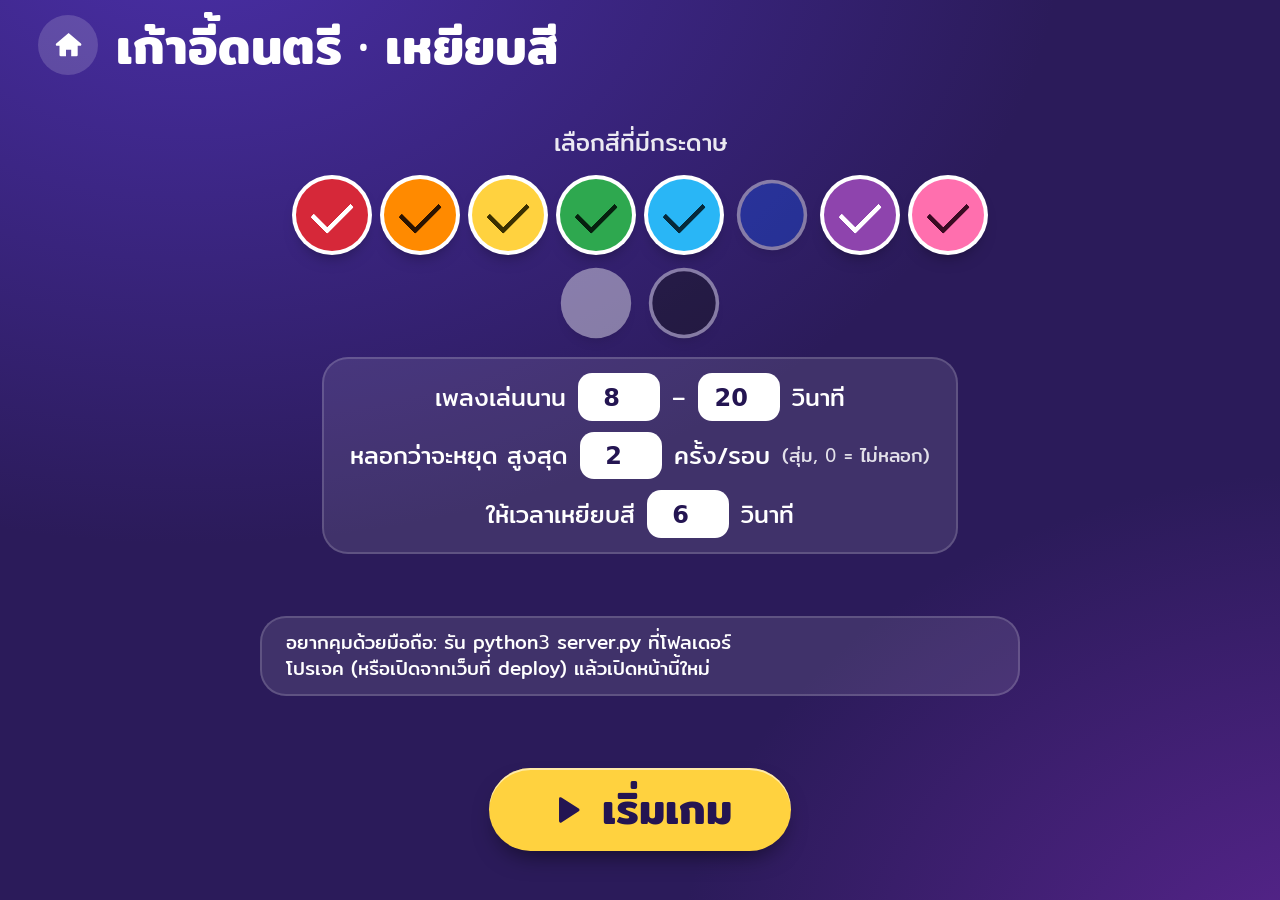
==== games/color-musical/index.html @ 47b23ea8 "BKK11-Miraibu: games, mobile remote, lobby, background music, Pages deploy workflow Co-Authored-By: " ====
<!doctype html>
<html lang="th">
<head>
<meta charset="utf-8">
<meta name="viewport" content="width=device-width, initial-scale=1">
<title>เก้าอี้ดนตรี สีกระดาษ</title>
<link rel="stylesheet" href="../../shared/kids.css">
<style>
/* ---------- ตั้งค่า ---------- */
.chips{display:flex;flex-wrap:wrap;gap:clamp(8px,1.4vw,16px);justify-content:center;max-width:min(100%,720px)}
.chip{position:relative;width:clamp(46px,8dvh,74px);aspect-ratio:1;border-radius:50%;border:0;cursor:pointer;padding:0;background:var(--c);
  box-shadow:0 0 0 4px #fff,0 10px 18px -8px rgba(0,0,0,.6);opacity:.42;transform:scale(.88);transition:transform .35s var(--pop),opacity .2s}
.chip.on{opacity:1;transform:scale(1)}
.chip:hover{transform:scale(1.1) rotate(-6deg)}
.chip::after{content:"";position:absolute;inset:0;margin:auto;width:46%;height:26%;border:solid var(--tick,#fff);border-width:0 0 5px 5px;border-radius:2px;transform:translateY(-12%) rotate(-45deg) scale(0);transition:transform .3s var(--pop)}
.chip.on::after{transform:translateY(-12%) rotate(-45deg) scale(1)}

/* ---------- ระหว่างเล่นเพลง ---------- */
.stagewrap{position:relative;display:grid;place-items:center;width:clamp(150px,34dvh,360px);aspect-ratio:1}
#note{width:78%;animation:dance .55s ease-in-out infinite alternate;filter:drop-shadow(0 14px 18px rgba(0,0,0,.35))}
@keyframes dance{from{transform:rotate(-12deg) translateY(0)}to{transform:rotate(12deg) translateY(-7%)}}
.stagewrap::before,.stagewrap::after{content:"";position:absolute;inset:6%;border-radius:50%;box-shadow:0 0 0 6px rgba(255,255,255,.35);animation:wave 2.4s var(--ease) infinite}
.stagewrap::after{animation-delay:1.2s}
@keyframes wave{from{transform:scale(.55);opacity:.9}to{transform:scale(1.35);opacity:0}}
.eq{display:flex;gap:clamp(6px,1.2vw,14px);align-items:flex-end;height:clamp(34px,7dvh,70px)}
.eq i{width:clamp(10px,1.6vw,18px);height:100%;border-radius:99px;background:var(--b);transform-origin:bottom;animation:eq var(--t) ease-in-out infinite alternate}
@keyframes eq{from{transform:scaleY(.2)}to{transform:scaleY(1)}}
#msg{font-weight:600;font-size:clamp(26px,5.6dvh + 1vw,72px);line-height:1.1;transition:color .2s}
#s-play.warn #note{animation:shake .12s linear infinite}
#s-play.warn .stagewrap::before,#s-play.warn .stagewrap::after{animation-duration:.7s;box-shadow:0 0 0 8px rgba(255,107,129,.8)}
#s-play.warn .eq i{animation-duration:.18s}
#s-play.warn #msg{color:var(--y)}
@keyframes shake{25%{transform:rotate(-10deg) translateX(-4%)}75%{transform:rotate(10deg) translateX(4%)}}

/* ---------- หยุด! แสดงสี ---------- */
#flood{position:fixed;inset:0;z-index:0;background:var(--c,#000);clip-path:circle(0% at 50% 50%);pointer-events:none}
#flood.on{animation:flood .6s var(--ease) forwards}
#flood.out{clip-path:circle(150% at 50% 50%);animation:floodout .35s ease-out forwards}
@keyframes flood{to{clip-path:circle(150% at 50% 50%)}}
@keyframes floodout{to{opacity:0}}
#s-stop{color:var(--fg,#fff)}
#s-stop .ring{--rin:var(--c);background:conic-gradient(var(--fg) calc(var(--p)*1%),rgba(0,0,0,.22) 0)}
#s-stop .ring.zero{background:var(--danger)}
#cname{font-weight:600;font-size:clamp(80px,30dvh,380px);line-height:1;text-shadow:0 10px 30px rgba(0,0,0,.25)}
#cname.pop{animation:namepop .75s var(--pop) .12s backwards}
@keyframes namepop{from{transform:scale(.2) rotate(-14deg);opacity:0}}
#s-stop .btn.ghost{box-shadow:inset 0 0 0 2px currentColor;background:transparent}
</style>
</head>
<body>
<div id="flood"></div>

<section id="s-set" class="scr on">
  <header><a class="hbtn" href="../../" data-ico="home" aria-label="หน้าแรก"></a><h1 class="ttl">เก้าอี้ดนตรี · เหยียบสี</h1></header>
  <main>
    <div class="lbl">เลือกสีที่มีกระดาษ</div>
    <div class="chips" id="chips"></div>
    <div class="panel col">
      <div class="row">เพลงเล่นนาน <input class="fld" id="mn" type="number" min="3" value="8"> – <input class="fld" id="mx" type="number" min="3" value="20"> วินาที</div>
      <div class="row">หลอกว่าจะหยุด สูงสุด <input class="fld" id="fakes" type="number" min="0" value="2"> ครั้ง/รอบ <small>(สุ่ม, 0 = ไม่หลอก)</small></div>
      <div class="row">ให้เวลาเหยียบสี <input class="fld" id="hold" type="number" min="2" value="6"> วินาที</div>
    </div>
    <div class="err" id="err" role="status"></div>
    <div class="rurl"><div id="qr" hidden></div><div id="rtxt"></div></div>
  </main>
  <footer><button id="start" class="btn go" data-ico="play"> เริ่มเกม</button></footer>
</section>

<section id="s-play" class="scr">
  <header><button class="hbtn" id="end" data-ico="stop" aria-label="จบเกม"></button><div class="hdr-sp"></div><div class="ttl sm" id="rnd"></div></header>
  <main>
    <div class="stagewrap">
      <svg id="note" viewBox="0 0 100 100" aria-hidden="true"><g fill="#fff" stroke="#241552" stroke-width="3.5" stroke-linejoin="round"><ellipse cx="34" cy="76" rx="17" ry="12.5" transform="rotate(-18 34 76)"/><rect x="46" y="14" width="8" height="62" rx="4"/><path d="M54 14c14 4 25 11 23 30-7-8-14-11-23-12Z"/></g></svg>
    </div>
    <div class="eq" aria-hidden="true"></div>
    <div id="msg">เดินไปเรื่อยๆ!</div>
  </main>
  <footer><button class="btn ghost" id="skip" data-ico="next"> ข้าม</button></footer>
</section>

<section id="s-stop" class="scr">
  <header><button class="hbtn" id="end2" data-ico="stop" aria-label="จบเกม"></button><div class="hdr-sp"></div><div class="ttl sm" id="rnd2"></div></header>
  <main><div id="cname"></div></main>
  <footer><div id="ring" class="ring"><span id="cnt"></span></div><button class="btn ghost" id="skip2" data-ico="next"> ข้าม</button></footer>
</section>

<script src="../../shared/kids.js"></script>
<script src="../../shared/vol.js"></script>
<script src="../../shared/bgm.js"></script>
<script src="../../shared/qrcode.js"></script>
<script src="../../shared/lobby.js"></script>
<script src="../../shared/config.js"></script>
<script src="../../shared/net.js"></script>
<script src="../../shared/remote-client.js"></script>
<div id="yt" style="position:fixed;left:-9999px;top:0;width:200px;height:200px"><div id="ytp"></div></div>
<script>
const VID='tFQPQqltAmY';
const COLORS=[
 {n:'แดง',c:'#d62839',f:'#fff'},{n:'ส้ม',c:'#ff8a00',f:'#2b1300'},{n:'เหลือง',c:'#ffd23f',f:'#3a2f00'},
 {n:'เขียว',c:'#2ea84f',f:'#06210f'},{n:'ฟ้า',c:'#29b6f6',f:'#06293a'},{n:'น้ำเงิน',c:'#1d4ed8',f:'#fff'},
 {n:'ม่วง',c:'#8e44ad',f:'#fff'},{n:'ชมพู',c:'#ff6fae',f:'#3a0a22'},{n:'ขาว',c:'#ffffff',f:'#222'},{n:'ดำ',c:'#161616',f:'#fff'}
];
const $=id=>document.getElementById(id);
let sel=new Set([0,1,2,3,4,6,7]);
/* จำค่าตั้งค่าไว้ในเครื่อง (สลับเกมแล้วกลับมาค่าเดิมยังอยู่) */
const KEY='miraibu.color-musical',NK=['mn','mx','fakes','hold'];
function saveCfg(){try{localStorage.setItem(KEY,JSON.stringify({sel:[...sel],...Object.fromEntries(NK.map(k=>[k,$(k).value]))}))}catch(_){}}
(function(){try{const c=JSON.parse(localStorage.getItem(KEY)||'null');if(!c)return;if(Array.isArray(c.sel))sel=new Set(c.sel);NK.forEach(k=>{if(c[k]!=null)$(k).value=c[k]})}catch(_){}})();
function refreshChips(){[...$('chips').children].forEach((b,i)=>{b.classList.toggle('on',sel.has(i));b.setAttribute('aria-pressed',sel.has(i))})}
COLORS.forEach((k,i)=>{const b=document.createElement('button');b.className='chip';b.style.setProperty('--c',k.c);b.style.setProperty('--tick',k.f);
  b.setAttribute('aria-label',k.n);
  b.onclick=()=>{sel.has(i)?sel.delete(i):sel.add(i);refreshChips();saveCfg();Remote.push()};$('chips').append(b)});
refreshChips();
NK.forEach(k=>$(k).addEventListener('input',()=>{saveCfg();Remote.push()}));
const EQC=['#ff4d6d','#ffd23f','#29b6f6','#34c77b','#a66bff','#ff9f1c','#ff6fae'];
document.querySelector('.eq').append(...EQC.map((c,i)=>{const e=document.createElement('i');e.style.cssText=`--b:${c};--t:${(.28+((i*37)%10)/22).toFixed(2)}s`;return e}));

/* ---- sound ---- */
let ac;function audio(){if(!ac)ac=new (window.AudioContext||window.webkitAudioContext)();if(ac.state==='suspended')ac.resume();return ac}
function tone(f,t0,d,type='square',v=.15){const k=window.Vol?Vol.get():1;if(!ac||!k)return;v*=k;const o=ac.createOscillator(),g=ac.createGain();o.type=type;o.frequency.value=f;o.connect(g);g.connect(ac.destination);
  const t=ac.currentTime+t0;g.gain.setValueAtTime(v,t);g.gain.exponentialRampToValueAtTime(.001,t+d);o.start(t);o.stop(t+d+.02)}
const buzz=()=>{tone(880,0,.15);tone(660,.16,.35)};
const chime=()=>{tone(523,0,.15,'triangle');tone(784,.12,.25,'triangle')};

/* ---- youtube ---- */
let yt,ytReady=false;
YTReady(()=>{yt=new YT.Player('ytp',{width:200,height:200,videoId:VID,playerVars:{playsinline:1,controls:0,rel:0},
  events:{onReady:()=>{ytReady=true},
   onStateChange:e=>{if(e.data===YT.PlayerState.ENDED&&state==='play'){yt.seekTo(0);yt.playVideo()}},
   onError:e=>{$('err').textContent='เล่นเพลงไม่ได้ (error '+e.data+') — ถ้าเปิดไฟล์ตรงๆ ให้รันผ่าน http เช่น python3 -m http.server';end()}}})});

/* ---- game ---- */
let state='set',timer=0,tick=0,deck=[],last=-1,round=0,fk=[],fiv=0,curK=null,holdLeft=0;
function show(id){document.querySelectorAll('.scr').forEach(s=>s.classList.toggle('on',s.id===id))}
function flood(c){
  const fl=$('flood');
  if(c){fl.style.setProperty('--c',c.c);$('s-stop').style.setProperty('--fg',c.f);$('s-stop').style.setProperty('--c',c.c);
    fl.classList.remove('on','out');void fl.offsetWidth;fl.classList.add('on');document.body.classList.add('paper')}
  else if(fl.classList.contains('on')){fl.classList.remove('on');fl.classList.add('out');document.body.classList.remove('paper');
    fl.addEventListener('animationend',()=>fl.classList.remove('out'),{once:true})}
  else document.body.classList.remove('paper');
}
function nextColor(){
  if(!deck.length){deck=[...sel].sort(()=>Math.random()-.5);if(deck.length>1&&deck[deck.length-1]===last)deck.reverse()}
  return last=deck.pop();
}
function startGame(){
  if(sel.size<2){$('err').textContent='เลือกอย่างน้อย 2 สี';return}
  if(!ytReady){$('err').textContent='กำลังโหลดเพลง... ลองกดอีกครั้ง';return}
  $('err').textContent='';audio();round=0;deck=[];last=-1;music();
}
function clr(){clearTimeout(timer);fk.forEach(clearTimeout);fk=[];clearInterval(fiv);clearInterval(tick);$('s-play').classList.remove('warn');$('msg').textContent='เดินไปเรื่อยๆ!'}
/* หลอก: เสียงค่อยๆ เบาลงจนเงียบ แล้วเด้งกลับมาเล่นต่อ (เพลงไม่ได้หยุดจริง) */
const DIP=1200;
function fake(){
  const t0=Date.now(),hold=500+Math.random()*700;
  $('s-play').classList.add('warn');$('msg').textContent='ใกล้หยุดแล้ว...!';Remote.push();
  fiv=setInterval(()=>{const p=Math.min((Date.now()-t0)/DIP,1);yt.setVolume(Math.round(Vol.pct()*(1-p)*(1-p)));if(p>=1)clearInterval(fiv)},60);
  fk.push(setTimeout(()=>{
    clearInterval(fiv);yt.setVolume(Vol.pct());$('s-play').classList.remove('warn');$('msg').textContent='หลอกกก!';chime();Remote.push();
    $('msg').classList.remove('wiggle');void $('msg').offsetWidth;$('msg').classList.add('wiggle');
    fk.push(setTimeout(()=>{if(state==='play'){$('msg').textContent='เดินไปเรื่อยๆ!';$('msg').classList.remove('wiggle')}},1500));
  },DIP+hold));
}
function music(){
  clr();state='play';round++;
  flood(null);$('rnd').textContent='รอบที่ '+round;show('s-play');
  yt.setVolume(Vol.pct());yt.playVideo();BGM.sync();
  let a=Math.max(3,+$('mn').value||8),b=Math.max(a,+$('mx').value||20);
  const total=(a+Math.random()*(b-a))*1000;
  timer=setTimeout(stop,total);
  const n=Math.floor(Math.random()*(Math.max(0,+$('fakes').value||0)+1)),ts=[];
  for(let i=0;i<n;i++){
    const lo=2000,hi=total-3400;if(hi<lo)break;
    const t=lo+Math.random()*(hi-lo);if(ts.every(x=>Math.abs(x-t)>5000))ts.push(t);
  }
  ts.forEach(t=>fk.push(setTimeout(fake,t)));
  Remote.push();
}
function stop(){
  clr();state='stop';
  yt.pauseVideo();buzz();
  const k=COLORS[nextColor()],hold=Math.max(2,+$('hold').value||6),ring=$('ring');curK=k;holdLeft=hold;
  flood(k);
  $('cname').textContent=k.n;$('cname').classList.remove('pop');void $('cname').offsetWidth;$('cname').classList.add('pop');
  $('rnd2').textContent='รอบที่ '+round;
  show('s-stop');navigator.vibrate&&navigator.vibrate([100,50,200]);
  const t0=Date.now();
  ring.classList.remove('zero','hurry');
  const upd=()=>{const el=(Date.now()-t0)/1000,left=Math.ceil(hold-el);ring.style.setProperty('--p',Math.max(0,100-el/hold*100));$('cnt').textContent=Math.max(left,0);holdLeft=Math.max(left,0);
    ring.classList.toggle('hurry',left<=3&&left>0);
    if(el>=hold){clearInterval(tick);chime();music()}};
  upd();tick=setInterval(upd,100);Remote.push();
}
function end(){clr();state='set';if(yt&&yt.pauseVideo)yt.pauseVideo();flood(null);show('s-set');Remote.push();BGM.sync()}
function skip(){state==='play'?stop():state==='stop'?(clearInterval(tick),music()):0}
$('start').onclick=startGame;
$('skip').onclick=$('skip2').onclick=skip;
$('end').onclick=$('end2').onclick=end;
addEventListener('keydown',e=>{if(e.key===' '&&state!=='set'){e.preventDefault();skip()}if(e.key==='Escape')end()});

/* เกมนี้มีเพลงของตัวเอง → เพลงพื้นหลังดังเฉพาะตอนตั้งค่า (ระหว่างเล่นต้องเงียบ เพราะ "เพลงหยุด" คือสัญญาณของเกม) */
BGM.init({allow:()=>state==='set'});
Vol.on(()=>{if(state==='play'&&yt&&!$('s-play').classList.contains('warn'))yt.setVolume(Vol.pct())});
const RT='เก้าอี้ดนตรี';
const NUMS={mn:{t:'เพลงเล่นนานอย่างน้อย',min:3,u:'วิ'},mx:{t:'เพลงเล่นนานอย่างมาก',min:3,u:'วิ'},fakes:{t:'หลอกว่าจะหยุด สูงสุด',min:0,max:5,u:'ครั้ง/รอบ'},hold:{t:'เวลาเหยียบสี',min:2,u:'วิ'}};
function settingsUi(){return[{type:'h',t:'สีที่มีกระดาษ'},{k:'colors',type:'colors',v:[...sel],opts:COLORS.map(c=>({n:c.n,c:c.c,f:c.f}))},{type:'h',t:'จังหวะเพลง'},
  ...NK.map(k=>({k,type:'number',t:NUMS[k].t,v:+$(k).value||0,min:NUMS[k].min,max:NUMS[k].max,u:NUMS[k].u}))]}
function applySet(a){if(!a)return;if(a.k==='colors')sel=new Set(a.v);else if(NUMS[a.k])$(a.k).value=a.v;refreshChips();saveCfg();Remote.push()}
Remote.init({id:'color-musical',needsSound:true,qrEl:$('qr'),txtEl:$('rtxt'),lobby:()=>state==='set'?'เก้าอี้ดนตรี เหยียบสี':false,
  getUi:()=>{
    const END={t:'จบเกม',cmd:'end',ico:'stop',k:'ghost',confirm:'จบเกมตอนนี้?'};
    if(state==='set')return{title:RT,settings:settingsUi(),foot:[{t:'เริ่มเกม',cmd:'start',ico:'play',k:'go'}]};
    if(state==='play')return{title:RT,info:'รอบที่ '+round,msg:$('msg').textContent,buttons:[{t:'หยุดเพลงเลย',cmd:'skip',ico:'next'}],foot:[END]};
    return{title:RT,info:'รอบที่ '+round,timer:holdLeft,cards:[{l:'สีที่ขึ้นบนจอ',t:curK?curK.n:'',c:curK&&curK.c,f:curK&&curK.f}],buttons:[{t:'เล่นเพลงต่อเลย',cmd:'skip',ico:'next'}],foot:[END]};
  },
  onCmd:c=>{
    if(c.cmd==='start'&&state==='set')startGame();
    else if(c.cmd==='set'&&state==='set')applySet(c.arg);
    else if(c.cmd==='skip')skip();
    else if(c.cmd==='end'&&state!=='set')end();
  }});
</script>
</body>
</html>
---- shared/kids.css ----
/* BKK11-Miraibu · ชุดสไตล์กลาง (เด็ก ๆ) — ใช้ร่วมกันทุกเกม */
@font-face{font-family:Mitr;font-weight:400;font-display:swap;src:url(fonts/mitr-thai-400-normal.woff2) format('woff2');unicode-range:U+02D7,U+0303,U+0331,U+0E01-0E5B,U+200C-200D,U+25CC}
@font-face{font-family:Mitr;font-weight:400;font-display:swap;src:url(fonts/mitr-latin-400-normal.woff2) format('woff2');unicode-range:U+0000-002F,U+003A-00FF,U+0131,U+0152-0153,U+02BB-02BC,U+02C6,U+02DA,U+02DC,U+0304,U+0308,U+0329,U+2000-206F,U+20AC,U+2122,U+2191,U+2193,U+2212,U+2215,U+FEFF,U+FFFD}
@font-face{font-family:Mitr;font-weight:600;font-display:swap;src:url(fonts/mitr-thai-600-normal.woff2) format('woff2');unicode-range:U+02D7,U+0303,U+0331,U+0E01-0E5B,U+200C-200D,U+25CC}
@font-face{font-family:Mitr;font-weight:600;font-display:swap;src:url(fonts/mitr-latin-600-normal.woff2) format('woff2');unicode-range:U+0000-002F,U+003A-00FF,U+0131,U+0152-0153,U+02BB-02BC,U+02C6,U+02DA,U+02DC,U+0304,U+0308,U+0329,U+2000-206F,U+20AC,U+2122,U+2191,U+2193,U+2212,U+2215,U+FEFF,U+FFFD}

:root{
  --star:url("data:image/svg+xml,%3Csvg xmlns='http://www.w3.org/2000/svg' viewBox='0 0 24 24'%3E%3Cpath d='M12 2l2.9 6.9 7.1.6-5.4 4.7 1.7 7L12 17.8l-6.3 3.4 1.7-7L2 9.5l7.1-.6L12 2Z'/%3E%3C/svg%3E");
  --bg:#2b1b5a;--ink:#241552;--y:#ffd23f;--mint:#7dffa6;--danger:#ff6b81;
  --hh:clamp(56px,10dvh,92px);      /* ความสูงหัวหน้าจอ: เท่ากันทุกหน้า */
  --fh:clamp(96px,19dvh,180px);     /* ความสูงท้ายหน้าจอ: เท่ากันทุกหน้า */
  --pad:clamp(12px,3vw,40px);
  --ease:cubic-bezier(.16,1,.3,1);
  --pop:cubic-bezier(.34,1.56,.64,1);
  --font:Mitr,ui-rounded,"SF Pro Rounded","Noto Sans Thai",system-ui,sans-serif; /* ตัวเลขใช้ฟอนต์กลมของระบบ เพราะเลข 0 ของ Mitr มีขีดเฉียง */
}
*{box-sizing:border-box}
html,body{margin:0;height:100%;overflow:hidden}
body{
  font-family:var(--font);font-weight:400;color:#fff;
  background:
    radial-gradient(110vmax 80vmax at 15% -10%,#4a2fa8 0,transparent 62%),
    radial-gradient(90vmax 70vmax at 105% 110%,#5a2590 0,transparent 58%),
    var(--bg);
  -webkit-tap-highlight-color:transparent;user-select:none;text-wrap:balance;
}
::selection{background:var(--y);color:var(--ink)}
:focus-visible{outline:4px solid var(--y);outline-offset:3px;border-radius:14px}
button,input,a{font-family:inherit}
b,strong{font-weight:600}

/* ---------- พื้นหลังลอยๆ ---------- */
.bg,.lb-shapes{position:fixed;inset:0;overflow:hidden;pointer-events:none;z-index:0;transition:opacity .4s}
.bg i,.lb-shapes i{position:absolute;left:var(--x);bottom:-90px;width:var(--s);height:var(--s);background:var(--c);opacity:.2;
  animation:drift var(--d) linear var(--dl) infinite;will-change:transform}
.bg i.c,.lb-shapes i.c{border-radius:50%}
.bg i.r,.lb-shapes i.r{border-radius:24%}
.bg i.t,.lb-shapes i.t{clip-path:polygon(50% 0,100% 100%,0 100%)}
.bg i.s,.lb-shapes i.s{-webkit-mask:var(--star) center/contain no-repeat;mask:var(--star) center/contain no-repeat}
@keyframes drift{to{transform:translate3d(var(--dx),-125dvh,0) rotate(var(--rot))}}
body.paper .bg{opacity:0}

/* ---------- โครงหน้า: หัว / กลาง / ท้าย สูงเท่ากันทุกหน้า ---------- */
.scr{position:fixed;inset:0;z-index:1;display:none;grid-template-rows:var(--hh) minmax(0,1fr) var(--fh);padding:0 var(--pad)}
.scr.on{display:grid;animation:scr-in .5s var(--ease)}
@keyframes scr-in{from{opacity:0;transform:translateY(16px) scale(.985)}}
.scr>header{display:flex;align-items:center;gap:clamp(8px,1.6vw,18px);min-height:0}
.scr>main{min-height:0;overflow:auto;display:flex;flex-direction:column;align-items:center;justify-content:safe center;gap:clamp(8px,2dvh,22px);text-align:center;padding:4px 2px}
.scr>footer{display:flex;align-items:center;justify-content:center;gap:clamp(10px,2vw,20px);min-height:0;padding-bottom:max(10px,env(safe-area-inset-bottom))}
.scr>main::-webkit-scrollbar{width:10px}
.scr>main::-webkit-scrollbar-thumb{background:rgba(255,255,255,.28);border-radius:99px}

.ttl{margin:0;font-weight:600;font-size:clamp(22px,4.2vw,50px);line-height:1.1;letter-spacing:0}
.ttl.sm{font-size:clamp(15px,2.2vw,28px);font-weight:400;opacity:.92}
.hdr-sp{flex:1}

/* ---------- ปุ่ม ---------- */
.hbtn{flex:none;width:clamp(44px,7dvh,60px);aspect-ratio:1;border-radius:50%;display:grid;place-items:center;border:0;padding:0;cursor:pointer;text-decoration:none;
  color:inherit;background:color-mix(in srgb,currentColor 16%,transparent);transition:transform .25s var(--pop),background .2s}
.hbtn svg{width:52%;height:52%;fill:currentColor}
.hbtn:hover{transform:scale(1.1) rotate(-6deg)}
.hbtn:active{transform:scale(.94)}
.btn{font-weight:600;border:0;cursor:pointer;color:var(--ink);background:var(--y);padding:.4em 1.4em;border-radius:999px;
  font-size:clamp(20px,3.4dvh + 1vw,42px);line-height:1.2;display:inline-flex;align-items:center;gap:.4em;
  box-shadow:0 12px 24px -10px rgba(0,0,0,.6),inset 0 2px 0 rgba(255,255,255,.55);
  transition:transform .25s var(--pop),box-shadow .2s}
.btn svg{width:.9em;height:.9em;fill:currentColor}
.btn:hover{transform:translateY(-3px) scale(1.04)}
.btn:active{transform:translateY(1px) scale(.96);box-shadow:0 4px 10px -6px rgba(0,0,0,.6)}
.btn.ghost{background:rgba(255,255,255,.18);color:inherit;box-shadow:inset 0 0 0 2px rgba(255,255,255,.28);font-size:clamp(16px,2.6dvh + .6vw,30px)}
.btn.go{animation:breathe 2.2s ease-in-out infinite}
@keyframes breathe{50%{transform:scale(1.05)}}

/* ---------- ฟอร์ม ---------- */
.panel{background:rgba(255,255,255,.1);box-shadow:inset 0 0 0 2px rgba(255,255,255,.16);border-radius:26px;padding:14px 20px;padding:clamp(10px,1.8dvh,20px) clamp(14px,2.4vw,28px);
  display:flex;flex-wrap:wrap;gap:8px 14px;align-items:center;justify-content:center;font-size:clamp(15px,2dvh + .5vw,24px)}
.panel.col{flex-direction:column;gap:clamp(6px,1.2dvh,14px)}
.panel .row{display:flex;flex-wrap:wrap;gap:6px 12px;align-items:center;justify-content:center}
.panel small{opacity:.85;font-size:.78em}
.lbl{font-size:clamp(15px,2dvh + .5vw,24px);opacity:.9}
.fld{font:inherit;font-weight:600;width:3.4em;padding:.2em .3em;border:0;border-radius:14px;text-align:center;background:#fff;color:var(--ink)}
.fld.txt{width:8em;font-weight:400}
.fld:focus-visible{outline-offset:2px}
.tag{display:inline-flex;align-items:center;gap:.5em;padding:.4em 1em;border-radius:999px;background:rgba(0,0,0,.22);cursor:pointer;transition:background .2s,color .2s,transform .25s var(--pop)}
.tag input{position:absolute;opacity:0;pointer-events:none}
.tag::before{content:"";width:1em;height:1em;border-radius:50%;box-shadow:inset 0 0 0 2px currentColor;transition:.2s}
.tag:has(input:checked){background:var(--y);color:var(--ink)}
.tag:has(input:checked)::before{background:var(--ink);box-shadow:inset 0 0 0 3px var(--y),0 0 0 2px var(--ink)}
.tag:has(input:focus-visible){outline:4px solid #fff;outline-offset:3px}
.tag:hover{transform:translateY(-2px)}
.err{min-height:1.3em;color:var(--danger);font-size:clamp(14px,1.8dvh + .4vw,20px)}

/* ---------- วงนับเวลา ---------- */
.ring{--p:100;--rc:var(--y);--rin:var(--bg);width:clamp(52px,9dvh,92px);aspect-ratio:1;border-radius:50%;display:grid;place-items:center;font-weight:600;font-size:clamp(20px,3.6dvh,42px);
  background:conic-gradient(var(--rc) calc(var(--p)*1%),rgba(0,0,0,.28) 0)}
.ring span{width:78%;aspect-ratio:1;border-radius:50%;background:var(--rin);display:grid;place-items:center}
.ring.off{visibility:hidden}
.ring.hurry{animation:hurry .5s ease-in-out infinite}
.ring.zero{--rc:var(--danger);background:var(--danger)}
@keyframes hurry{50%{transform:scale(1.14)}}

/* ---------- ป้ายสติกเกอร์/ป๊อป ---------- */
.pop-in{animation:pop-in .6s var(--pop) both}
@keyframes pop-in{from{opacity:0;transform:scale(.55) rotate(-5deg)}}
.wiggle{animation:wiggle .5s ease-in-out}
@keyframes wiggle{20%{transform:rotate(-6deg)}40%{transform:rotate(5deg)}60%{transform:rotate(-3deg)}80%{transform:rotate(2deg)}}

/* ---------- confetti ---------- */
.cf-layer{position:fixed;inset:0;pointer-events:none;z-index:60;overflow:hidden}
.cf-layer i{position:absolute;left:0;top:0;will-change:transform,opacity}

/* ---------- กล่อง QR รีโมท ---------- */
.rurl{display:flex;align-items:center;gap:clamp(12px,2vw,24px);background:rgba(255,255,255,.1);box-shadow:inset 0 0 0 2px rgba(255,255,255,.16);border-radius:26px;padding:12px 18px;padding:clamp(8px,1.6dvh,18px) clamp(12px,2.2vw,26px);max-width:min(100%,760px);text-align:left;font-size:clamp(13px,1.7dvh + .3vw,19px)}
.rurl:has(#rtxt:empty){display:none}
#qr{flex:none;background:#fff;padding:8px;border-radius:14px;line-height:0}
#qr svg{width:clamp(80px,14dvh,160px);height:auto}
#rtxt{display:flex;flex-direction:column;gap:4px;line-height:1.35}
#rtxt b{font-size:1.15em}
#rtxt .u{font-size:.82em;opacity:.85;overflow-wrap:anywhere}

/* ---------- หน้ากลาง (ล็อบบี้) แสดงบนจอใหญ่ระหว่างตั้งค่า/เลือกเกม ---------- */
.lobby{position:fixed;inset:0;z-index:30;display:grid;grid-template-rows:var(--hh) minmax(0,1fr) var(--fh);padding:0 var(--pad);overflow:hidden;
  background:radial-gradient(100vmax 80vmax at 50% 40%,#5a34c4 0,transparent 68%),radial-gradient(90vmax 70vmax at 100% 110%,#8a2fa8 0,transparent 55%),var(--bg);
  opacity:0;visibility:hidden;transition:opacity .7s ease,visibility 0s .7s}
.lobby.on{opacity:1;visibility:visible;transition:opacity .7s ease}
.lobby .lb-shapes{position:absolute;opacity:1}
.lobby .lb-shapes i{opacity:.34}
.lb-rays{position:absolute;left:50%;top:50%;width:170vmax;height:170vmax;margin:-85vmax 0 0 -85vmax;border-radius:50%;
  background:url("data:image/svg+xml,<svg xmlns='http://www.w3.org/2000/svg' viewBox='0 0 100 100'><path fill='white' fill-opacity='.09' d='M50 50L125.0 50.0L122.4 69.4ZM50 50L115.0 87.5L103.0 103.0ZM50 50L87.5 115.0L69.4 122.4ZM50 50L50.0 125.0L30.6 122.4ZM50 50L12.5 115.0L-3.0 103.0ZM50 50L-15.0 87.5L-22.4 69.4ZM50 50L-25.0 50.0L-22.4 30.6ZM50 50L-15.0 12.5L-3.0 -3.0ZM50 50L12.5 -15.0L30.6 -22.4ZM50 50L50.0 -25.0L69.4 -22.4ZM50 50L87.5 -15.0L103.0 -3.0ZM50 50L115.0 12.5L122.4 30.6Z'/></svg>") center/100% 100% no-repeat;
  -webkit-mask:radial-gradient(closest-side,#000 15%,transparent 80%);mask:radial-gradient(closest-side,#000 15%,transparent 80%);animation:lb-spin 90s linear infinite}
@keyframes lb-spin{to{transform:rotate(360deg)}}
.lb-ring{position:absolute;left:50%;top:48%;width:min(70vmin,720px);aspect-ratio:1;border-radius:50%;box-shadow:0 0 0 clamp(3px,.5vw,6px) rgba(255,255,255,.28);
  transform:translate(-50%,-50%) scale(.3);opacity:0;animation:lb-ring 7.5s ease-out infinite;animation-delay:var(--d)}
@keyframes lb-ring{0%{transform:translate(-50%,-50%) scale(.3);opacity:.9}100%{transform:translate(-50%,-50%) scale(2.1);opacity:0}}
.lb-st{position:absolute;left:var(--x);top:var(--y);width:var(--s);aspect-ratio:1;background:var(--c);-webkit-mask:var(--star) center/contain no-repeat;mask:var(--star) center/contain no-repeat;animation:lb-tw 2.6s ease-in-out infinite;animation-delay:var(--d)}
@keyframes lb-tw{0%,100%{transform:scale(.4) rotate(0);opacity:.25}50%{transform:scale(1) rotate(35deg);opacity:1}}
.lb-main{grid-row:2;position:relative;z-index:2;display:flex;flex-direction:column;align-items:center;justify-content:center;gap:clamp(14px,3.4dvh,44px);text-align:center;min-height:0}
.lb-1 .w{display:inline-block;white-space:nowrap}
.lb-1{margin:0;font-weight:600;font-size:clamp(36px,7.4vw + 1.2dvh,190px);line-height:1.15;text-wrap:balance;filter:drop-shadow(0 .05em .1em rgba(0,0,0,.4));animation:lb-bob 4.6s ease-in-out infinite}
.lb-1 .n{display:inline-block;margin-left:.12em;padding:0 .24em;border-radius:.3em;background:var(--y);color:var(--ink);transform:rotate(-4deg);animation:lb-wob 2.6s ease-in-out infinite alternate}
.lb-2{margin:0;font-weight:600;font-size:clamp(22px,4.2vw + 1dvh,96px);line-height:1.2;padding:.2em .9em;border-radius:999px;background:#fff;color:var(--ink);
  box-shadow:0 .2em .5em -.12em rgba(0,0,0,.5);animation:lb-wob 3.2s ease-in-out infinite alternate}
@keyframes lb-bob{50%{transform:translateY(-3%)}}
@keyframes lb-wob{from{transform:rotate(-2.2deg)}to{transform:rotate(2.2deg)}}

.lb-foot{grid-row:3;position:relative;z-index:2;display:flex;align-items:center;justify-content:center}
.lb-cap{font-size:clamp(16px,2.6dvh + .8vw,32px);padding:.3em 1.1em;border-radius:999px;background:rgba(255,255,255,.14);box-shadow:inset 0 0 0 2px rgba(255,255,255,.28)}
.lb-cap:empty{display:none}

@media (prefers-reduced-motion:reduce){
  *,*::before,*::after{animation-duration:.01ms!important;animation-iteration-count:1!important;transition-duration:.01ms!important}
  .bg,.lobby .lb-shapes{display:none}
}
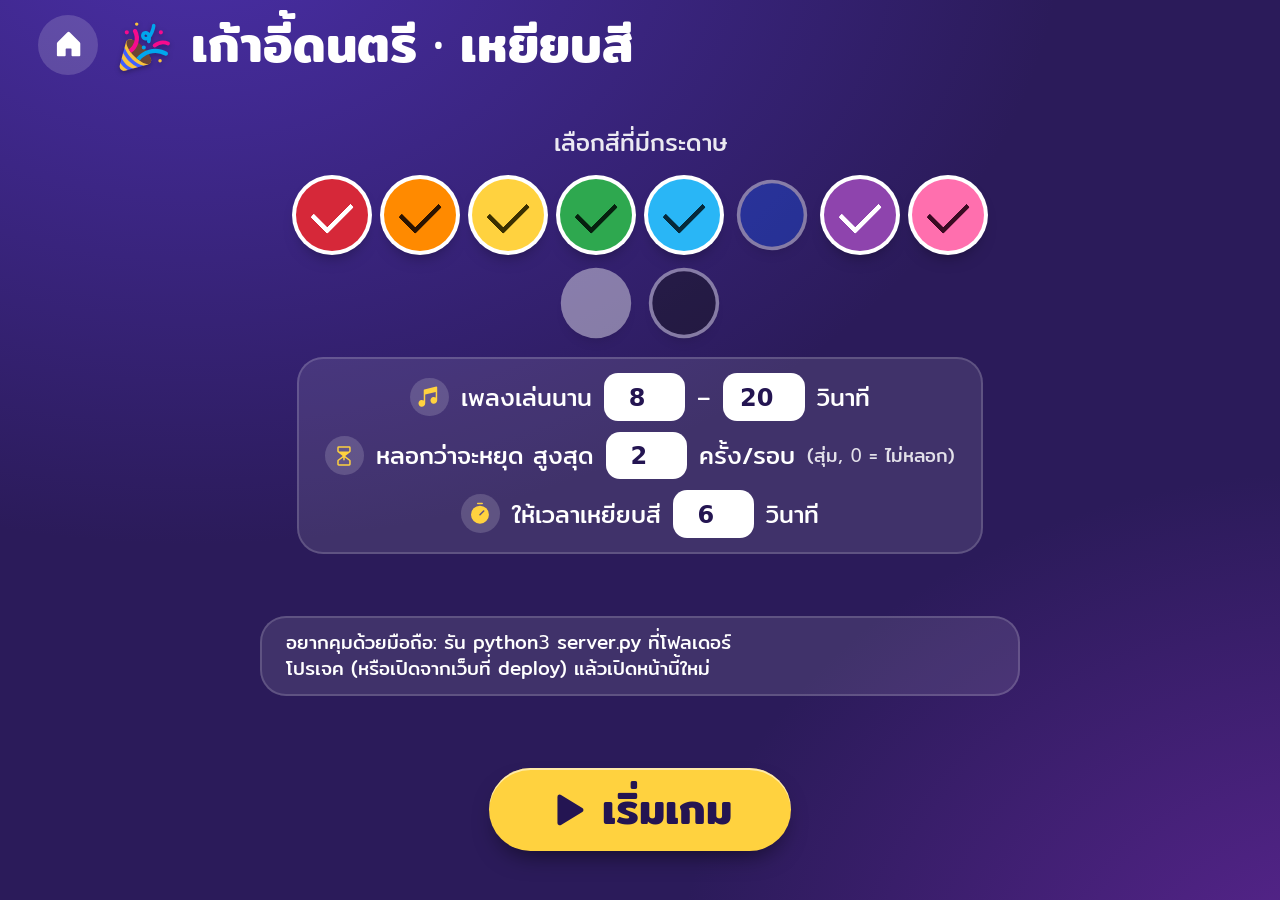
==== commit 1c1a91b0: "Use Iconify icons (Phosphor + Fluent Emoji Flat) bundled locally for buttons, headings, medals and l" ====
--- a/games/color-musical/index.html
+++ b/games/color-musical/index.html
@@ -51,14 +51,14 @@
 <div id="flood"></div>
 
 <section id="s-set" class="scr on">
-  <header><a class="hbtn" href="../../" data-ico="home" aria-label="หน้าแรก"></a><h1 class="ttl">เก้าอี้ดนตรี · เหยียบสี</h1></header>
+  <header><a class="hbtn" href="../../" data-ico="home" aria-label="หน้าแรก"></a><h1 class="ttl" data-fx="party-popper">เก้าอี้ดนตรี · เหยียบสี</h1></header>
   <main>
     <div class="lbl">เลือกสีที่มีกระดาษ</div>
     <div class="chips" id="chips"></div>
     <div class="panel col">
-      <div class="row">เพลงเล่นนาน <input class="fld" id="mn" type="number" min="3" value="8"> – <input class="fld" id="mx" type="number" min="3" value="20"> วินาที</div>
-      <div class="row">หลอกว่าจะหยุด สูงสุด <input class="fld" id="fakes" type="number" min="0" value="2"> ครั้ง/รอบ <small>(สุ่ม, 0 = ไม่หลอก)</small></div>
-      <div class="row">ให้เวลาเหยียบสี <input class="fld" id="hold" type="number" min="2" value="6"> วินาที</div>
+      <div class="row"><i class="rico" data-ico="music"></i>เพลงเล่นนาน <input class="fld" id="mn" type="number" min="3" value="8"> – <input class="fld" id="mx" type="number" min="3" value="20"> วินาที</div>
+      <div class="row"><i class="rico" data-ico="hourglass"></i>หลอกว่าจะหยุด สูงสุด <input class="fld" id="fakes" type="number" min="0" value="2"> ครั้ง/รอบ <small>(สุ่ม, 0 = ไม่หลอก)</small></div>
+      <div class="row"><i class="rico" data-ico="timer"></i>ให้เวลาเหยียบสี <input class="fld" id="hold" type="number" min="2" value="6"> วินาที</div>
     </div>
     <div class="err" id="err" role="status"></div>
     <div class="rurl"><div id="qr" hidden></div><div id="rtxt"></div></div>
@@ -84,6 +84,7 @@
   <footer><div id="ring" class="ring"><span id="cnt"></span></div><button class="btn ghost" id="skip2" data-ico="next"> ข้าม</button></footer>
 </section>
 
+<script src="../../shared/icons.js"></script>
 <script src="../../shared/kids.js"></script>
 <script src="../../shared/vol.js"></script>
 <script src="../../shared/bgm.js"></script>
@@ -149,17 +150,19 @@
   if(!ytReady){$('err').textContent='กำลังโหลดเพลง... ลองกดอีกครั้ง';return}
   $('err').textContent='';audio();round=0;deck=[];last=-1;music();
 }
-function clr(){clearTimeout(timer);fk.forEach(clearTimeout);fk=[];clearInterval(fiv);clearInterval(tick);$('s-play').classList.remove('warn');$('msg').textContent='เดินไปเรื่อยๆ!'}
+const DANCERS=['woman-dancing','man-dancing'];
+function setMsg(ic,t){$('msg').innerHTML=Kids.fx(ic)+' ';$('msg').append(document.createTextNode(t))}
+function clr(){clearTimeout(timer);fk.forEach(clearTimeout);fk=[];clearInterval(fiv);clearInterval(tick);$('s-play').classList.remove('warn');setMsg(DANCERS[round%2],'เดินไปเรื่อยๆ!')}
 /* หลอก: เสียงค่อยๆ เบาลงจนเงียบ แล้วเด้งกลับมาเล่นต่อ (เพลงไม่ได้หยุดจริง) */
 const DIP=1200;
 function fake(){
   const t0=Date.now(),hold=500+Math.random()*700;
-  $('s-play').classList.add('warn');$('msg').textContent='ใกล้หยุดแล้ว...!';Remote.push();
+  $('s-play').classList.add('warn');setMsg('hourglass-not-done','ใกล้หยุดแล้ว...!');Remote.push();
   fiv=setInterval(()=>{const p=Math.min((Date.now()-t0)/DIP,1);yt.setVolume(Math.round(Vol.pct()*(1-p)*(1-p)));if(p>=1)clearInterval(fiv)},60);
   fk.push(setTimeout(()=>{
-    clearInterval(fiv);yt.setVolume(Vol.pct());$('s-play').classList.remove('warn');$('msg').textContent='หลอกกก!';chime();Remote.push();
+    clearInterval(fiv);yt.setVolume(Vol.pct());$('s-play').classList.remove('warn');setMsg('face-with-tongue','หลอกกก!');chime();Remote.push();
     $('msg').classList.remove('wiggle');void $('msg').offsetWidth;$('msg').classList.add('wiggle');
-    fk.push(setTimeout(()=>{if(state==='play'){$('msg').textContent='เดินไปเรื่อยๆ!';$('msg').classList.remove('wiggle')}},1500));
+    fk.push(setTimeout(()=>{if(state==='play'){setMsg(DANCERS[round%2],'เดินไปเรื่อยๆ!');$('msg').classList.remove('wiggle')}},1500));
   },DIP+hold));
 }
 function music(){
@@ -204,7 +207,7 @@
 Vol.on(()=>{if(state==='play'&&yt&&!$('s-play').classList.contains('warn'))yt.setVolume(Vol.pct())});
 const RT='เก้าอี้ดนตรี';
 const NUMS={mn:{t:'เพลงเล่นนานอย่างน้อย',min:3,u:'วิ'},mx:{t:'เพลงเล่นนานอย่างมาก',min:3,u:'วิ'},fakes:{t:'หลอกว่าจะหยุด สูงสุด',min:0,max:5,u:'ครั้ง/รอบ'},hold:{t:'เวลาเหยียบสี',min:2,u:'วิ'}};
-function settingsUi(){return[{type:'h',t:'สีที่มีกระดาษ'},{k:'colors',type:'colors',v:[...sel],opts:COLORS.map(c=>({n:c.n,c:c.c,f:c.f}))},{type:'h',t:'จังหวะเพลง'},
+function settingsUi(){return[{type:'h',t:'สีที่มีกระดาษ',ico:'grid'},{k:'colors',type:'colors',v:[...sel],opts:COLORS.map(c=>({n:c.n,c:c.c,f:c.f}))},{type:'h',t:'จังหวะเพลง',ico:'music'},
   ...NK.map(k=>({k,type:'number',t:NUMS[k].t,v:+$(k).value||0,min:NUMS[k].min,max:NUMS[k].max,u:NUMS[k].u}))]}
 function applySet(a){if(!a)return;if(a.k==='colors')sel=new Set(a.v);else if(NUMS[a.k])$(a.k).value=a.v;refreshChips();saveCfg();Remote.push()}
 Remote.init({id:'color-musical',needsSound:true,qrEl:$('qr'),txtEl:$('rtxt'),lobby:()=>state==='set'?'เก้าอี้ดนตรี เหยียบสี':false,
--- a/shared/kids.css
+++ b/shared/kids.css
@@ -147,6 +147,17 @@
 .lb-cap{font-size:clamp(16px,2.6dvh + .8vw,32px);padding:.3em 1.1em;border-radius:999px;background:rgba(255,255,255,.14);box-shadow:inset 0 0 0 2px rgba(255,255,255,.28)}
 .lb-cap:empty{display:none}
 
+/* ---------- ไอคอน (Iconify) ---------- */
+.ic{width:1em;height:1em;flex:none;fill:currentColor;vertical-align:-.14em}
+.fx{width:1.15em;height:1.15em;flex:none;vertical-align:-.24em;filter:drop-shadow(0 .05em .05em rgba(0,0,0,.28))}
+.rico{display:inline-grid;place-items:center;width:1.7em;height:1.7em;border-radius:50%;background:rgba(255,255,255,.16);color:var(--y);font-size:.95em;flex:none}
+.rico .ic{width:1.05em;height:1.05em}
+.fx-bob{animation:fx-bob 2.8s ease-in-out infinite}
+@keyframes fx-bob{50%{transform:translateY(-.12em) rotate(6deg)}}
+
+.lb-fx{position:absolute;left:var(--x);top:var(--y);z-index:1;font-size:clamp(34px,7.5vmin,96px);line-height:1;animation:lb-fxf 4.4s ease-in-out infinite;animation-delay:var(--d)}
+@keyframes lb-fxf{0%,100%{transform:translate(-50%,-50%) rotate(-7deg)}50%{transform:translate(-50%,-64%) rotate(9deg)}}
+.fx-art{filter:drop-shadow(0 .06em .08em rgba(0,0,0,.3))}
 @media (prefers-reduced-motion:reduce){
   *,*::before,*::after{animation-duration:.01ms!important;animation-iteration-count:1!important;transition-duration:.01ms!important}
   .bg,.lobby .lb-shapes{display:none}
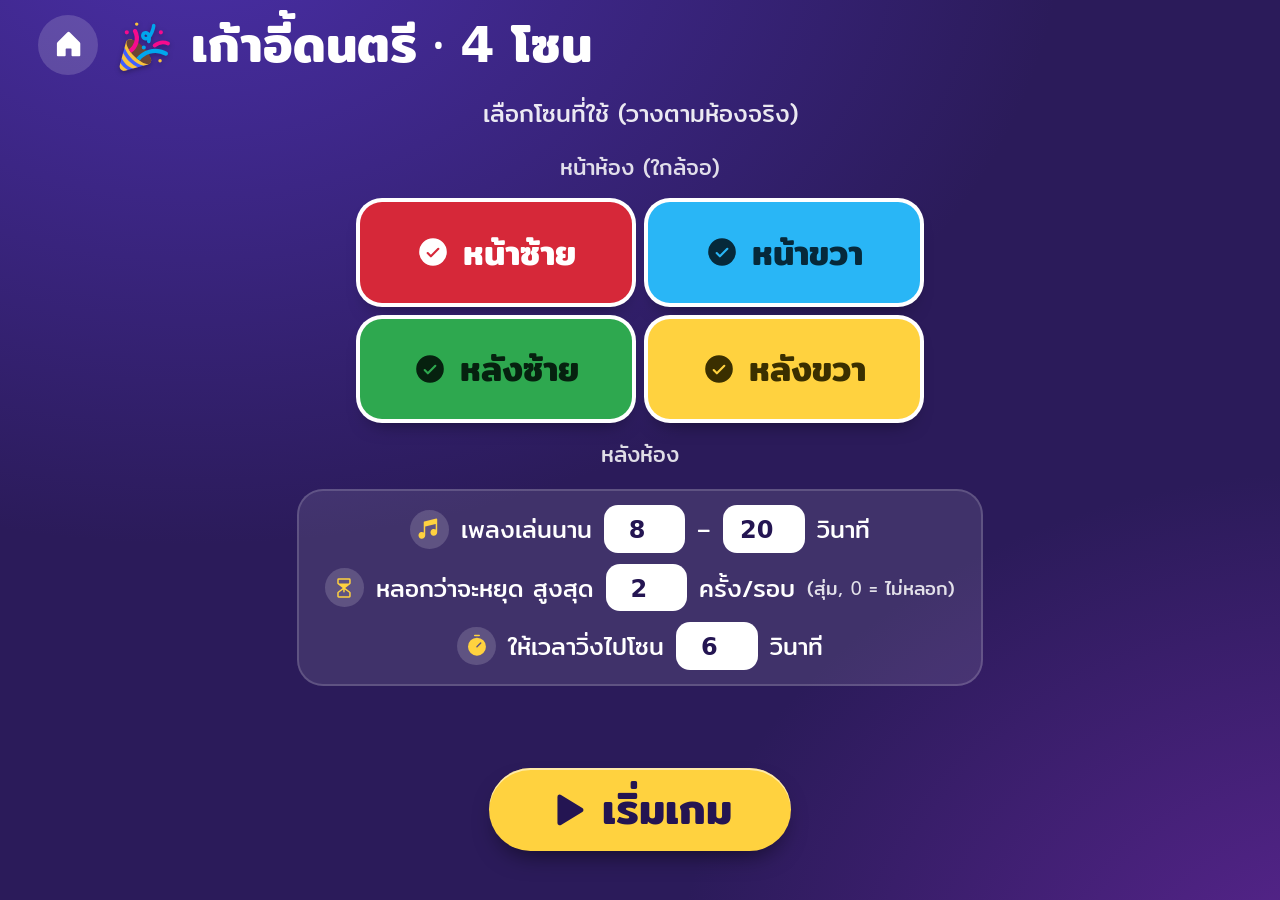
==== commit 874313ec: "Musical chairs: 4 room zones (front/back, left/right) instead of colored paper Co-Authored-By: Claud" ====
--- a/games/color-musical/index.html
+++ b/games/color-musical/index.html
@@ -3,62 +3,71 @@
 <head>
 <meta charset="utf-8">
 <meta name="viewport" content="width=device-width, initial-scale=1">
-<title>เก้าอี้ดนตรี สีกระดาษ</title>
+<title>เก้าอี้ดนตรี 4 โซน</title>
 <link rel="stylesheet" href="../../shared/kids.css">
 <style>
-/* ---------- ตั้งค่า ---------- */
-.chips{display:flex;flex-wrap:wrap;gap:clamp(8px,1.4vw,16px);justify-content:center;max-width:min(100%,720px)}
-.chip{position:relative;width:clamp(46px,8dvh,74px);aspect-ratio:1;border-radius:50%;border:0;cursor:pointer;padding:0;background:var(--c);
-  box-shadow:0 0 0 4px #fff,0 10px 18px -8px rgba(0,0,0,.6);opacity:.42;transform:scale(.88);transition:transform .35s var(--pop),opacity .2s}
-.chip.on{opacity:1;transform:scale(1)}
-.chip:hover{transform:scale(1.1) rotate(-6deg)}
-.chip::after{content:"";position:absolute;inset:0;margin:auto;width:46%;height:26%;border:solid var(--tick,#fff);border-width:0 0 5px 5px;border-radius:2px;transform:translateY(-12%) rotate(-45deg) scale(0);transition:transform .3s var(--pop)}
-.chip.on::after{transform:translateY(-12%) rotate(-45deg) scale(1)}
+/* ---------- ตั้งค่า: เลือกโซน (วางเหมือนห้องจริง แถวบน = หน้าห้อง) ---------- */
+.zsel{display:grid;grid-template-columns:1fr 1fr;gap:clamp(8px,1.4vw,16px);width:min(100%,560px)}
+.zc{border:0;cursor:pointer;font-weight:600;font-size:clamp(18px,2.8dvh + .8vw,34px);padding:.7em .4em;border-radius:22px;background:var(--c);color:var(--f);
+  opacity:.4;transform:scale(.94);transition:transform .35s var(--pop),opacity .2s,box-shadow .2s;display:flex;align-items:center;justify-content:center;gap:.4em}
+.zc.on{opacity:1;transform:none;box-shadow:0 0 0 4px #fff,0 12px 20px -10px rgba(0,0,0,.6)}
+.zc:hover{transform:scale(1.04) rotate(-1.5deg)}
+.zc .ic{width:1em;height:1em;opacity:0;transform:scale(.4);transition:.3s var(--pop)}
+.zc.on .ic{opacity:1;transform:none}
+.zlab{font-size:clamp(13px,2dvh + .3vw,22px);opacity:.85}
 
 /* ---------- ระหว่างเล่นเพลง ---------- */
-.stagewrap{position:relative;display:grid;place-items:center;width:clamp(150px,34dvh,360px);aspect-ratio:1}
+.stagewrap{position:relative;display:grid;place-items:center;width:clamp(130px,28dvh,320px);aspect-ratio:1}
 #note{width:78%;animation:dance .55s ease-in-out infinite alternate;filter:drop-shadow(0 14px 18px rgba(0,0,0,.35))}
 @keyframes dance{from{transform:rotate(-12deg) translateY(0)}to{transform:rotate(12deg) translateY(-7%)}}
 .stagewrap::before,.stagewrap::after{content:"";position:absolute;inset:6%;border-radius:50%;box-shadow:0 0 0 6px rgba(255,255,255,.35);animation:wave 2.4s var(--ease) infinite}
 .stagewrap::after{animation-delay:1.2s}
 @keyframes wave{from{transform:scale(.55);opacity:.9}to{transform:scale(1.35);opacity:0}}
-.eq{display:flex;gap:clamp(6px,1.2vw,14px);align-items:flex-end;height:clamp(34px,7dvh,70px)}
+.eq{display:flex;gap:clamp(6px,1.2vw,14px);align-items:flex-end;height:clamp(28px,5.5dvh,60px)}
 .eq i{width:clamp(10px,1.6vw,18px);height:100%;border-radius:99px;background:var(--b);transform-origin:bottom;animation:eq var(--t) ease-in-out infinite alternate}
 @keyframes eq{from{transform:scaleY(.2)}to{transform:scaleY(1)}}
-#msg{font-weight:600;font-size:clamp(26px,5.6dvh + 1vw,72px);line-height:1.1;transition:color .2s}
+#msg{font-weight:600;font-size:clamp(24px,5dvh + 1vw,64px);line-height:1.1;transition:color .2s}
+/* ชื่อโซนทั้ง 4 โชว์ไว้ระหว่างเดิน; ตอน "หลอก" ไฟวิ่งวนเหมือนวงล้อ */
+.zmini{display:flex;flex-wrap:wrap;gap:clamp(6px,1vw,12px);justify-content:center}
+.zmini span{font-weight:600;font-size:clamp(15px,2.4dvh + .5vw,28px);padding:.25em .9em;border-radius:999px;background:var(--c);color:var(--f);opacity:.8;transition:transform .12s,opacity .12s,box-shadow .12s}
+.zmini span.hl{opacity:1;transform:scale(1.16);box-shadow:0 0 0 3px #fff,0 8px 16px -6px rgba(0,0,0,.6)}
 #s-play.warn #note{animation:shake .12s linear infinite}
 #s-play.warn .stagewrap::before,#s-play.warn .stagewrap::after{animation-duration:.7s;box-shadow:0 0 0 8px rgba(255,107,129,.8)}
 #s-play.warn .eq i{animation-duration:.18s}
 #s-play.warn #msg{color:var(--y)}
 @keyframes shake{25%{transform:rotate(-10deg) translateX(-4%)}75%{transform:rotate(10deg) translateX(4%)}}
 
-/* ---------- หยุด! แสดงสี ---------- */
-#flood{position:fixed;inset:0;z-index:0;background:var(--c,#000);clip-path:circle(0% at 50% 50%);pointer-events:none}
-#flood.on{animation:flood .6s var(--ease) forwards}
-#flood.out{clip-path:circle(150% at 50% 50%);animation:floodout .35s ease-out forwards}
-@keyframes flood{to{clip-path:circle(150% at 50% 50%)}}
-@keyframes floodout{to{opacity:0}}
-#s-stop{color:var(--fg,#fff)}
-#s-stop .ring{--rin:var(--c);background:conic-gradient(var(--fg) calc(var(--p)*1%),rgba(0,0,0,.22) 0)}
-#s-stop .ring.zero{background:var(--danger)}
-#cname{font-weight:600;font-size:clamp(80px,30dvh,380px);line-height:1;text-shadow:0 10px 30px rgba(0,0,0,.25)}
-#cname.pop{animation:namepop .75s var(--pop) .12s backwards}
-@keyframes namepop{from{transform:scale(.2) rotate(-14deg);opacity:0}}
-#s-stop .btn.ghost{box-shadow:inset 0 0 0 2px currentColor;background:transparent}
+/* ---------- หยุด! โชว์โซนที่เปิด ---------- */
+.zwrap{align-self:stretch;flex:1;min-height:0;display:flex;flex-direction:column;gap:clamp(6px,1.2dvh,12px)}
+.zones{flex:1;min-height:0;display:grid;grid-template:1fr 1fr/1fr 1fr;gap:clamp(8px,1.6vw,20px)}
+.zt{position:relative;border-radius:clamp(20px,3vw,40px);background:var(--c);color:var(--f);display:flex;flex-direction:column;align-items:center;justify-content:center;gap:.15em;min-height:0;overflow:hidden;
+  font-weight:600;transition:filter .3s,transform .4s var(--pop),opacity .3s}
+.zt .nm{font-size:clamp(26px,7dvh + 2.4vw,120px);line-height:1.05}
+.zt .cap{display:flex;align-items:center;gap:.35em;font-size:clamp(14px,2.6dvh + .6vw,34px);opacity:.95}
+.zt .cap .ic{width:1.15em;height:1.15em}
+.zt.on{box-shadow:0 0 0 clamp(5px,.8vw,10px) #fff,0 30px 50px -20px rgba(0,0,0,.7);animation:zon .7s var(--pop)}
+.zt.on .nm{font-size:clamp(30px,9dvh + 3vw,150px)}
+.zt.on::after{content:"";position:absolute;inset:0;border-radius:inherit;box-shadow:inset 0 0 0 clamp(4px,.6vw,8px) rgba(255,255,255,.55);animation:zglow 1.2s ease-in-out infinite alternate}
+.zt.off{filter:grayscale(.85) brightness(.42);transform:scale(.97)}
+.zt.off .nm{font-size:clamp(20px,4.6dvh + 1.6vw,72px);opacity:.75}
+.zt.na{filter:grayscale(1) brightness(.3);opacity:.35;transform:scale(.94)}
+@keyframes zon{from{transform:scale(.7);filter:brightness(2)}}
+@keyframes zglow{to{opacity:.35}}
 </style>
 </head>
 <body>
-<div id="flood"></div>
 
 <section id="s-set" class="scr on">
-  <header><a class="hbtn" href="../../" data-ico="home" aria-label="หน้าแรก"></a><h1 class="ttl" data-fx="party-popper">เก้าอี้ดนตรี · เหยียบสี</h1></header>
+  <header><a class="hbtn" href="../../" data-ico="home" aria-label="หน้าแรก"></a><h1 class="ttl" data-fx="party-popper">เก้าอี้ดนตรี · 4 โซน</h1></header>
   <main>
-    <div class="lbl">เลือกสีที่มีกระดาษ</div>
-    <div class="chips" id="chips"></div>
+    <div class="lbl">เลือกโซนที่ใช้ (วางตามห้องจริง)</div>
+    <div class="zlab">หน้าห้อง (ใกล้จอ)</div>
+    <div class="zsel" id="zsel"></div>
+    <div class="zlab">หลังห้อง</div>
     <div class="panel col">
       <div class="row"><i class="rico" data-ico="music"></i>เพลงเล่นนาน <input class="fld" id="mn" type="number" min="3" value="8"> – <input class="fld" id="mx" type="number" min="3" value="20"> วินาที</div>
       <div class="row"><i class="rico" data-ico="hourglass"></i>หลอกว่าจะหยุด สูงสุด <input class="fld" id="fakes" type="number" min="0" value="2"> ครั้ง/รอบ <small>(สุ่ม, 0 = ไม่หลอก)</small></div>
-      <div class="row"><i class="rico" data-ico="timer"></i>ให้เวลาเหยียบสี <input class="fld" id="hold" type="number" min="2" value="6"> วินาที</div>
+      <div class="row"><i class="rico" data-ico="timer"></i>ให้เวลาวิ่งไปโซน <input class="fld" id="hold" type="number" min="2" value="6"> วินาที</div>
     </div>
     <div class="err" id="err" role="status"></div>
     <div class="rurl"><div id="qr" hidden></div><div id="rtxt"></div></div>
@@ -74,13 +83,20 @@
     </div>
     <div class="eq" aria-hidden="true"></div>
     <div id="msg">เดินไปเรื่อยๆ!</div>
+    <div class="zmini" id="zmini"></div>
   </main>
   <footer><button class="btn ghost" id="skip" data-ico="next"> ข้าม</button></footer>
 </section>
 
 <section id="s-stop" class="scr">
   <header><button class="hbtn" id="end2" data-ico="stop" aria-label="จบเกม"></button><div class="hdr-sp"></div><div class="ttl sm" id="rnd2"></div></header>
-  <main><div id="cname"></div></main>
+  <main>
+    <div class="zwrap">
+      <div class="zlab" style="text-align:center">หน้าห้อง (ใกล้จอ)</div>
+      <div class="zones" id="zones"></div>
+      <div class="zlab" style="text-align:center">หลังห้อง</div>
+    </div>
+  </main>
   <footer><div id="ring" class="ring"><span id="cnt"></span></div><button class="btn ghost" id="skip2" data-ico="next"> ข้าม</button></footer>
 </section>
 
@@ -96,22 +112,29 @@
 <div id="yt" style="position:fixed;left:-9999px;top:0;width:200px;height:200px"><div id="ytp"></div></div>
 <script>
 const VID='tFQPQqltAmY';
-const COLORS=[
- {n:'แดง',c:'#d62839',f:'#fff'},{n:'ส้ม',c:'#ff8a00',f:'#2b1300'},{n:'เหลือง',c:'#ffd23f',f:'#3a2f00'},
- {n:'เขียว',c:'#2ea84f',f:'#06210f'},{n:'ฟ้า',c:'#29b6f6',f:'#06293a'},{n:'น้ำเงิน',c:'#1d4ed8',f:'#fff'},
- {n:'ม่วง',c:'#8e44ad',f:'#fff'},{n:'ชมพู',c:'#ff6fae',f:'#3a0a22'},{n:'ขาว',c:'#ffffff',f:'#222'},{n:'ดำ',c:'#161616',f:'#fff'}
+/* 4 โซน วางบนจอเหมือนห้องที่เด็กหันหน้าเข้าจอ: แถวบน = หน้าห้อง (ใกล้จอ), ซ้าย/ขวา = ซ้าย/ขวาของเด็ก */
+const ZONES=[
+ {n:'หน้าซ้าย',c:'#d62839',f:'#fff'},{n:'หน้าขวา',c:'#29b6f6',f:'#06293a'},
+ {n:'หลังซ้าย',c:'#2ea84f',f:'#06210f'},{n:'หลังขวา',c:'#ffd23f',f:'#3a2f00'}
 ];
 const $=id=>document.getElementById(id);
-let sel=new Set([0,1,2,3,4,6,7]);
+let sel=new Set([0,1,2,3]);
 /* จำค่าตั้งค่าไว้ในเครื่อง (สลับเกมแล้วกลับมาค่าเดิมยังอยู่) */
-const KEY='miraibu.color-musical',NK=['mn','mx','fakes','hold'];
+const KEY='miraibu.zones-musical',NK=['mn','mx','fakes','hold'];
 function saveCfg(){try{localStorage.setItem(KEY,JSON.stringify({sel:[...sel],...Object.fromEntries(NK.map(k=>[k,$(k).value]))}))}catch(_){}}
-(function(){try{const c=JSON.parse(localStorage.getItem(KEY)||'null');if(!c)return;if(Array.isArray(c.sel))sel=new Set(c.sel);NK.forEach(k=>{if(c[k]!=null)$(k).value=c[k]})}catch(_){}})();
-function refreshChips(){[...$('chips').children].forEach((b,i)=>{b.classList.toggle('on',sel.has(i));b.setAttribute('aria-pressed',sel.has(i))})}
-COLORS.forEach((k,i)=>{const b=document.createElement('button');b.className='chip';b.style.setProperty('--c',k.c);b.style.setProperty('--tick',k.f);
-  b.setAttribute('aria-label',k.n);
-  b.onclick=()=>{sel.has(i)?sel.delete(i):sel.add(i);refreshChips();saveCfg();Remote.push()};$('chips').append(b)});
-refreshChips();
+(function(){try{const c=JSON.parse(localStorage.getItem(KEY)||'null');if(!c)return;if(Array.isArray(c.sel)&&c.sel.filter(i=>ZONES[i]).length>=2)sel=new Set(c.sel.filter(i=>ZONES[i]));NK.forEach(k=>{if(c[k]!=null)$(k).value=c[k]})}catch(_){}})();
+const setZone=(i,on)=>{if(on)sel.add(i);else if(sel.size>2)sel.delete(i);refreshZones();saveCfg();Remote.push()};
+function refreshZones(){
+  [...$('zsel').children].forEach((b,i)=>{b.classList.toggle('on',sel.has(i));b.setAttribute('aria-pressed',sel.has(i))});
+  [...$('zmini').children].forEach((b,i)=>{b.style.display=sel.has(i)?'':'none'});
+}
+ZONES.forEach((z,i)=>{
+  const b=document.createElement('button');b.className='zc';b.style.setProperty('--c',z.c);b.style.setProperty('--f',z.f);
+  b.innerHTML=Kids.ICON.check+' ';b.append(document.createTextNode(z.n));
+  b.onclick=()=>setZone(i,!sel.has(i));$('zsel').append(b);
+  const m=document.createElement('span');m.style.setProperty('--c',z.c);m.style.setProperty('--f',z.f);m.textContent=z.n;$('zmini').append(m);
+});
+refreshZones();
 NK.forEach(k=>$(k).addEventListener('input',()=>{saveCfg();Remote.push()}));
 const EQC=['#ff4d6d','#ffd23f','#29b6f6','#34c77b','#a66bff','#ff9f1c','#ff6fae'];
 document.querySelector('.eq').append(...EQC.map((c,i)=>{const e=document.createElement('i');e.style.cssText=`--b:${c};--t:${(.28+((i*37)%10)/22).toFixed(2)}s`;return e}));
@@ -122,6 +145,7 @@
   const t=ac.currentTime+t0;g.gain.setValueAtTime(v,t);g.gain.exponentialRampToValueAtTime(.001,t+d);o.start(t);o.stop(t+d+.02)}
 const buzz=()=>{tone(880,0,.15);tone(660,.16,.35)};
 const chime=()=>{tone(523,0,.15,'triangle');tone(784,.12,.25,'triangle')};
+const tick1=()=>tone(1200,0,.04,'square',.08);
 
 /* ---- youtube ---- */
 let yt,ytReady=false;
@@ -131,33 +155,34 @@
    onError:e=>{$('err').textContent='เล่นเพลงไม่ได้ (error '+e.data+') — ถ้าเปิดไฟล์ตรงๆ ให้รันผ่าน http เช่น python3 -m http.server';end()}}})});
 
 /* ---- game ---- */
-let state='set',timer=0,tick=0,deck=[],last=-1,round=0,fk=[],fiv=0,curK=null,holdLeft=0;
+let state='set',timer=0,tick=0,deck=[],last=-1,round=0,fk=[],fiv=0,curZ=null,holdLeft=0,spinIv=0;
 function show(id){document.querySelectorAll('.scr').forEach(s=>s.classList.toggle('on',s.id===id))}
-function flood(c){
-  const fl=$('flood');
-  if(c){fl.style.setProperty('--c',c.c);$('s-stop').style.setProperty('--fg',c.f);$('s-stop').style.setProperty('--c',c.c);
-    fl.classList.remove('on','out');void fl.offsetWidth;fl.classList.add('on');document.body.classList.add('paper')}
-  else if(fl.classList.contains('on')){fl.classList.remove('on');fl.classList.add('out');document.body.classList.remove('paper');
-    fl.addEventListener('animationend',()=>fl.classList.remove('out'),{once:true})}
-  else document.body.classList.remove('paper');
-}
-function nextColor(){
+function nextZone(){
   if(!deck.length){deck=[...sel].sort(()=>Math.random()-.5);if(deck.length>1&&deck[deck.length-1]===last)deck.reverse()}
   return last=deck.pop();
 }
 function startGame(){
-  if(sel.size<2){$('err').textContent='เลือกอย่างน้อย 2 สี';return}
+  if(sel.size<2){$('err').textContent='เลือกอย่างน้อย 2 โซน';return}
   if(!ytReady){$('err').textContent='กำลังโหลดเพลง... ลองกดอีกครั้ง';return}
   $('err').textContent='';audio();round=0;deck=[];last=-1;music();
 }
 const DANCERS=['woman-dancing','man-dancing'];
 function setMsg(ic,t){$('msg').innerHTML=Kids.fx(ic)+' ';$('msg').append(document.createTextNode(t))}
-function clr(){clearTimeout(timer);fk.forEach(clearTimeout);fk=[];clearInterval(fiv);clearInterval(tick);$('s-play').classList.remove('warn');setMsg(DANCERS[round%2],'เดินไปเรื่อยๆ!')}
-/* หลอก: เสียงค่อยๆ เบาลงจนเงียบ แล้วเด้งกลับมาเล่นต่อ (เพลงไม่ได้หยุดจริง) */
+/* วงล้อ: ไฟวิ่งวนผ่านโซนที่ใช้ แล้วดับ (ใช้ตอน "หลอก") */
+function spinZones(ms){
+  clearInterval(spinIv);const act=[...sel],kids=[...$('zmini').children];let n=Math.floor(Math.random()*act.length),t0=Date.now();
+  spinIv=setInterval(()=>{kids.forEach(k=>k.classList.remove('hl'));
+    if(Date.now()-t0>=ms){clearInterval(spinIv);return}
+    kids[act[n%act.length]].classList.add('hl');n++;tick1()},110);
+}
+function clr(){clearTimeout(timer);fk.forEach(clearTimeout);fk=[];clearInterval(fiv);clearInterval(tick);clearInterval(spinIv);
+  [...$('zmini').children].forEach(k=>k.classList.remove('hl'));$('s-play').classList.remove('warn');setMsg(DANCERS[round%2],'เดินไปเรื่อยๆ!')}
+/* หลอก: เสียงค่อยๆ เบาลงจนเงียบ + ไฟวิ่งวนระหว่างโซน แล้วเด้งกลับมาเล่นต่อ (เพลงไม่ได้หยุดจริง) */
 const DIP=1200;
 function fake(){
   const t0=Date.now(),hold=500+Math.random()*700;
   $('s-play').classList.add('warn');setMsg('hourglass-not-done','ใกล้หยุดแล้ว...!');Remote.push();
+  spinZones(DIP+hold);
   fiv=setInterval(()=>{const p=Math.min((Date.now()-t0)/DIP,1);yt.setVolume(Math.round(Vol.pct()*(1-p)*(1-p)));if(p>=1)clearInterval(fiv)},60);
   fk.push(setTimeout(()=>{
     clearInterval(fiv);yt.setVolume(Vol.pct());$('s-play').classList.remove('warn');setMsg('face-with-tongue','หลอกกก!');chime();Remote.push();
@@ -167,7 +192,7 @@
 }
 function music(){
   clr();state='play';round++;
-  flood(null);$('rnd').textContent='รอบที่ '+round;show('s-play');
+  $('rnd').textContent='รอบที่ '+round;show('s-play');
   yt.setVolume(Vol.pct());yt.playVideo();BGM.sync();
   let a=Math.max(3,+$('mn').value||8),b=Math.max(a,+$('mx').value||20);
   const total=(a+Math.random()*(b-a))*1000;
@@ -180,12 +205,22 @@
   ts.forEach(t=>fk.push(setTimeout(fake,t)));
   Remote.push();
 }
+/* วาด 4 ช่อง: โซนที่เปิด = สว่าง "ไปที่นี่!" / โซนอื่น = มืด "ปิด" / โซนที่ไม่ได้ใช้ = จาง */
+function drawZones(open){
+  const box=$('zones');box.replaceChildren();
+  ZONES.forEach((z,i)=>{
+    const t=document.createElement('div');t.className='zt '+(!sel.has(i)?'na':i===open?'on':'off');t.style.setProperty('--c',z.c);t.style.setProperty('--f',z.f);
+    const nm=document.createElement('div');nm.className='nm';nm.textContent=z.n;t.append(nm);
+    if(sel.has(i)){const cap=document.createElement('div');cap.className='cap';
+      cap.innerHTML=(i===open?Kids.ICON.check:Kids.ICON.no)+' ';cap.append(document.createTextNode(i===open?'ไปที่นี่!':'ปิด'));t.append(cap)}
+    box.append(t);
+  });
+}
 function stop(){
   clr();state='stop';
   yt.pauseVideo();buzz();
-  const k=COLORS[nextColor()],hold=Math.max(2,+$('hold').value||6),ring=$('ring');curK=k;holdLeft=hold;
-  flood(k);
-  $('cname').textContent=k.n;$('cname').classList.remove('pop');void $('cname').offsetWidth;$('cname').classList.add('pop');
+  const zi=nextZone(),hold=Math.max(2,+$('hold').value||6),ring=$('ring');curZ=ZONES[zi];holdLeft=hold;
+  drawZones(zi);
   $('rnd2').textContent='รอบที่ '+round;
   show('s-stop');navigator.vibrate&&navigator.vibrate([100,50,200]);
   const t0=Date.now();
@@ -195,7 +230,7 @@
     if(el>=hold){clearInterval(tick);chime();music()}};
   upd();tick=setInterval(upd,100);Remote.push();
 }
-function end(){clr();state='set';if(yt&&yt.pauseVideo)yt.pauseVideo();flood(null);show('s-set');Remote.push();BGM.sync()}
+function end(){clr();state='set';if(yt&&yt.pauseVideo)yt.pauseVideo();show('s-set');Remote.push();BGM.sync()}
 function skip(){state==='play'?stop():state==='stop'?(clearInterval(tick),music()):0}
 $('start').onclick=startGame;
 $('skip').onclick=$('skip2').onclick=skip;
@@ -206,16 +241,22 @@
 BGM.init({allow:()=>state==='set'});
 Vol.on(()=>{if(state==='play'&&yt&&!$('s-play').classList.contains('warn'))yt.setVolume(Vol.pct())});
 const RT='เก้าอี้ดนตรี';
-const NUMS={mn:{t:'เพลงเล่นนานอย่างน้อย',min:3,u:'วิ'},mx:{t:'เพลงเล่นนานอย่างมาก',min:3,u:'วิ'},fakes:{t:'หลอกว่าจะหยุด สูงสุด',min:0,max:5,u:'ครั้ง/รอบ'},hold:{t:'เวลาเหยียบสี',min:2,u:'วิ'}};
-function settingsUi(){return[{type:'h',t:'สีที่มีกระดาษ',ico:'grid'},{k:'colors',type:'colors',v:[...sel],opts:COLORS.map(c=>({n:c.n,c:c.c,f:c.f}))},{type:'h',t:'จังหวะเพลง',ico:'music'},
+const NUMS={mn:{t:'เพลงเล่นนานอย่างน้อย',min:3,u:'วิ'},mx:{t:'เพลงเล่นนานอย่างมาก',min:3,u:'วิ'},fakes:{t:'หลอกว่าจะหยุด สูงสุด',min:0,max:5,u:'ครั้ง/รอบ'},hold:{t:'เวลาวิ่งไปโซน',min:2,u:'วิ'}};
+function settingsUi(){return[{type:'h',t:'โซนที่ใช้ (หน้าห้องอยู่ใกล้จอ)',ico:'grid'},
+  ...ZONES.map((z,i)=>({k:'z'+i,type:'toggle',t:z.n,v:sel.has(i)})),
+  {type:'h',t:'จังหวะเพลง',ico:'music'},
   ...NK.map(k=>({k,type:'number',t:NUMS[k].t,v:+$(k).value||0,min:NUMS[k].min,max:NUMS[k].max,u:NUMS[k].u}))]}
-function applySet(a){if(!a)return;if(a.k==='colors')sel=new Set(a.v);else if(NUMS[a.k])$(a.k).value=a.v;refreshChips();saveCfg();Remote.push()}
-Remote.init({id:'color-musical',needsSound:true,qrEl:$('qr'),txtEl:$('rtxt'),lobby:()=>state==='set'?'เก้าอี้ดนตรี เหยียบสี':false,
+function applySet(a){
+  if(!a)return;
+  if(/^z[0-3]$/.test(a.k))setZone(+a.k[1],!!a.v);
+  else if(NUMS[a.k]){$(a.k).value=a.v;saveCfg();Remote.push()}
+}
+Remote.init({id:'color-musical',needsSound:true,qrEl:$('qr'),txtEl:$('rtxt'),lobby:()=>state==='set'?'เก้าอี้ดนตรี 4 โซน':false,
   getUi:()=>{
     const END={t:'จบเกม',cmd:'end',ico:'stop',k:'ghost',confirm:'จบเกมตอนนี้?'};
     if(state==='set')return{title:RT,settings:settingsUi(),foot:[{t:'เริ่มเกม',cmd:'start',ico:'play',k:'go'}]};
     if(state==='play')return{title:RT,info:'รอบที่ '+round,msg:$('msg').textContent,buttons:[{t:'หยุดเพลงเลย',cmd:'skip',ico:'next'}],foot:[END]};
-    return{title:RT,info:'รอบที่ '+round,timer:holdLeft,cards:[{l:'สีที่ขึ้นบนจอ',t:curK?curK.n:'',c:curK&&curK.c,f:curK&&curK.f}],buttons:[{t:'เล่นเพลงต่อเลย',cmd:'skip',ico:'next'}],foot:[END]};
+    return{title:RT,info:'รอบที่ '+round,timer:holdLeft,cards:[{l:'โซนที่เปิดบนจอ',t:curZ?curZ.n:'',c:curZ&&curZ.c,f:curZ&&curZ.f}],buttons:[{t:'เล่นเพลงต่อเลย',cmd:'skip',ico:'next'}],foot:[END]};
   },
   onCmd:c=>{
     if(c.cmd==='start'&&state==='set')startGame();
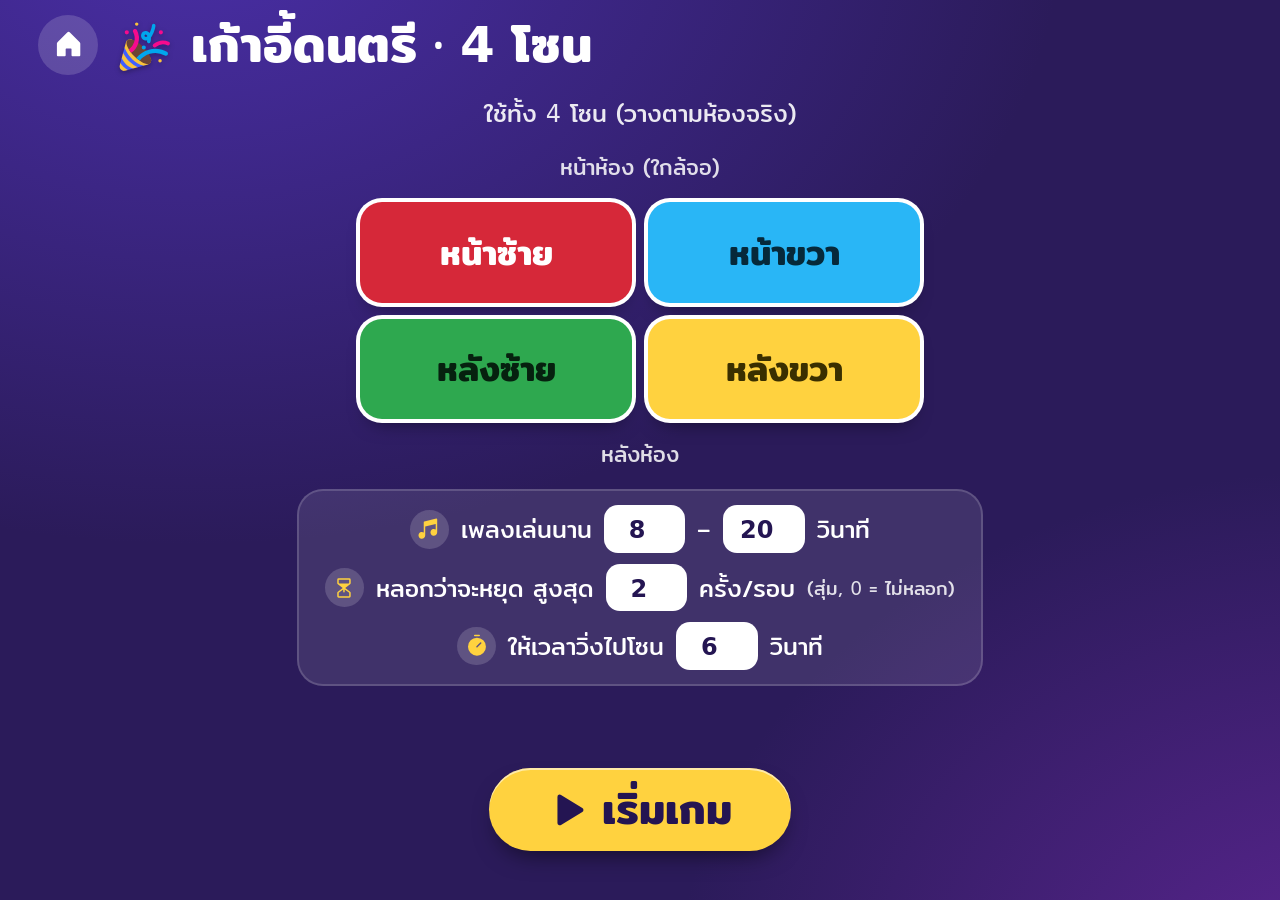
==== commit af31f43d: "Musical chairs: always use all 4 zones (remove zone selection) Co-Authored-By: Claude Sonnet 5.5 <no" ====
--- a/games/color-musical/index.html
+++ b/games/color-musical/index.html
@@ -8,12 +8,8 @@
 <style>
 /* ---------- ตั้งค่า: เลือกโซน (วางเหมือนห้องจริง แถวบน = หน้าห้อง) ---------- */
 .zsel{display:grid;grid-template-columns:1fr 1fr;gap:clamp(8px,1.4vw,16px);width:min(100%,560px)}
-.zc{border:0;cursor:pointer;font-weight:600;font-size:clamp(18px,2.8dvh + .8vw,34px);padding:.7em .4em;border-radius:22px;background:var(--c);color:var(--f);
-  opacity:.4;transform:scale(.94);transition:transform .35s var(--pop),opacity .2s,box-shadow .2s;display:flex;align-items:center;justify-content:center;gap:.4em}
-.zc.on{opacity:1;transform:none;box-shadow:0 0 0 4px #fff,0 12px 20px -10px rgba(0,0,0,.6)}
-.zc:hover{transform:scale(1.04) rotate(-1.5deg)}
-.zc .ic{width:1em;height:1em;opacity:0;transform:scale(.4);transition:.3s var(--pop)}
-.zc.on .ic{opacity:1;transform:none}
+.zc{font-weight:600;font-size:clamp(18px,2.8dvh + .8vw,34px);padding:.7em .4em;border-radius:22px;background:var(--c);color:var(--f);
+  display:flex;align-items:center;justify-content:center;box-shadow:0 0 0 4px #fff,0 12px 20px -10px rgba(0,0,0,.6)}
 .zlab{font-size:clamp(13px,2dvh + .3vw,22px);opacity:.85}
 
 /* ---------- ระหว่างเล่นเพลง ---------- */
@@ -60,7 +56,7 @@
 <section id="s-set" class="scr on">
   <header><a class="hbtn" href="../../" data-ico="home" aria-label="หน้าแรก"></a><h1 class="ttl" data-fx="party-popper">เก้าอี้ดนตรี · 4 โซน</h1></header>
   <main>
-    <div class="lbl">เลือกโซนที่ใช้ (วางตามห้องจริง)</div>
+    <div class="lbl">ใช้ทั้ง 4 โซน (วางตามห้องจริง)</div>
     <div class="zlab">หน้าห้อง (ใกล้จอ)</div>
     <div class="zsel" id="zsel"></div>
     <div class="zlab">หลังห้อง</div>
@@ -118,23 +114,15 @@
  {n:'หลังซ้าย',c:'#2ea84f',f:'#06210f'},{n:'หลังขวา',c:'#ffd23f',f:'#3a2f00'}
 ];
 const $=id=>document.getElementById(id);
-let sel=new Set([0,1,2,3]);
+const sel=new Set([0,1,2,3]);   // ใช้ครบทั้ง 4 โซนเสมอ
 /* จำค่าตั้งค่าไว้ในเครื่อง (สลับเกมแล้วกลับมาค่าเดิมยังอยู่) */
 const KEY='miraibu.zones-musical',NK=['mn','mx','fakes','hold'];
-function saveCfg(){try{localStorage.setItem(KEY,JSON.stringify({sel:[...sel],...Object.fromEntries(NK.map(k=>[k,$(k).value]))}))}catch(_){}}
-(function(){try{const c=JSON.parse(localStorage.getItem(KEY)||'null');if(!c)return;if(Array.isArray(c.sel)&&c.sel.filter(i=>ZONES[i]).length>=2)sel=new Set(c.sel.filter(i=>ZONES[i]));NK.forEach(k=>{if(c[k]!=null)$(k).value=c[k]})}catch(_){}})();
-const setZone=(i,on)=>{if(on)sel.add(i);else if(sel.size>2)sel.delete(i);refreshZones();saveCfg();Remote.push()};
-function refreshZones(){
-  [...$('zsel').children].forEach((b,i)=>{b.classList.toggle('on',sel.has(i));b.setAttribute('aria-pressed',sel.has(i))});
-  [...$('zmini').children].forEach((b,i)=>{b.style.display=sel.has(i)?'':'none'});
-}
-ZONES.forEach((z,i)=>{
-  const b=document.createElement('button');b.className='zc';b.style.setProperty('--c',z.c);b.style.setProperty('--f',z.f);
-  b.innerHTML=Kids.ICON.check+' ';b.append(document.createTextNode(z.n));
-  b.onclick=()=>setZone(i,!sel.has(i));$('zsel').append(b);
+function saveCfg(){try{localStorage.setItem(KEY,JSON.stringify(Object.fromEntries(NK.map(k=>[k,$(k).value]))))}catch(_){}}
+(function(){try{const c=JSON.parse(localStorage.getItem(KEY)||'null');if(!c)return;NK.forEach(k=>{if(c[k]!=null)$(k).value=c[k]})}catch(_){}})();
+ZONES.forEach(z=>{
+  const b=document.createElement('div');b.className='zc';b.style.setProperty('--c',z.c);b.style.setProperty('--f',z.f);b.textContent=z.n;$('zsel').append(b);
   const m=document.createElement('span');m.style.setProperty('--c',z.c);m.style.setProperty('--f',z.f);m.textContent=z.n;$('zmini').append(m);
 });
-refreshZones();
 NK.forEach(k=>$(k).addEventListener('input',()=>{saveCfg();Remote.push()}));
 const EQC=['#ff4d6d','#ffd23f','#29b6f6','#34c77b','#a66bff','#ff9f1c','#ff6fae'];
 document.querySelector('.eq').append(...EQC.map((c,i)=>{const e=document.createElement('i');e.style.cssText=`--b:${c};--t:${(.28+((i*37)%10)/22).toFixed(2)}s`;return e}));
@@ -162,7 +150,6 @@
   return last=deck.pop();
 }
 function startGame(){
-  if(sel.size<2){$('err').textContent='เลือกอย่างน้อย 2 โซน';return}
   if(!ytReady){$('err').textContent='กำลังโหลดเพลง... ลองกดอีกครั้ง';return}
   $('err').textContent='';audio();round=0;deck=[];last=-1;music();
 }
@@ -242,14 +229,10 @@
 Vol.on(()=>{if(state==='play'&&yt&&!$('s-play').classList.contains('warn'))yt.setVolume(Vol.pct())});
 const RT='เก้าอี้ดนตรี';
 const NUMS={mn:{t:'เพลงเล่นนานอย่างน้อย',min:3,u:'วิ'},mx:{t:'เพลงเล่นนานอย่างมาก',min:3,u:'วิ'},fakes:{t:'หลอกว่าจะหยุด สูงสุด',min:0,max:5,u:'ครั้ง/รอบ'},hold:{t:'เวลาวิ่งไปโซน',min:2,u:'วิ'}};
-function settingsUi(){return[{type:'h',t:'โซนที่ใช้ (หน้าห้องอยู่ใกล้จอ)',ico:'grid'},
-  ...ZONES.map((z,i)=>({k:'z'+i,type:'toggle',t:z.n,v:sel.has(i)})),
-  {type:'h',t:'จังหวะเพลง',ico:'music'},
+function settingsUi(){return[{type:'h',t:'จังหวะเพลง (ใช้ทั้ง 4 โซน)',ico:'music'},
   ...NK.map(k=>({k,type:'number',t:NUMS[k].t,v:+$(k).value||0,min:NUMS[k].min,max:NUMS[k].max,u:NUMS[k].u}))]}
 function applySet(a){
-  if(!a)return;
-  if(/^z[0-3]$/.test(a.k))setZone(+a.k[1],!!a.v);
-  else if(NUMS[a.k]){$(a.k).value=a.v;saveCfg();Remote.push()}
+  if(a&&NUMS[a.k]){$(a.k).value=a.v;saveCfg();Remote.push()}
 }
 Remote.init({id:'color-musical',needsSound:true,qrEl:$('qr'),txtEl:$('rtxt'),lobby:()=>state==='set'?'เก้าอี้ดนตรี 4 โซน':false,
   getUi:()=>{
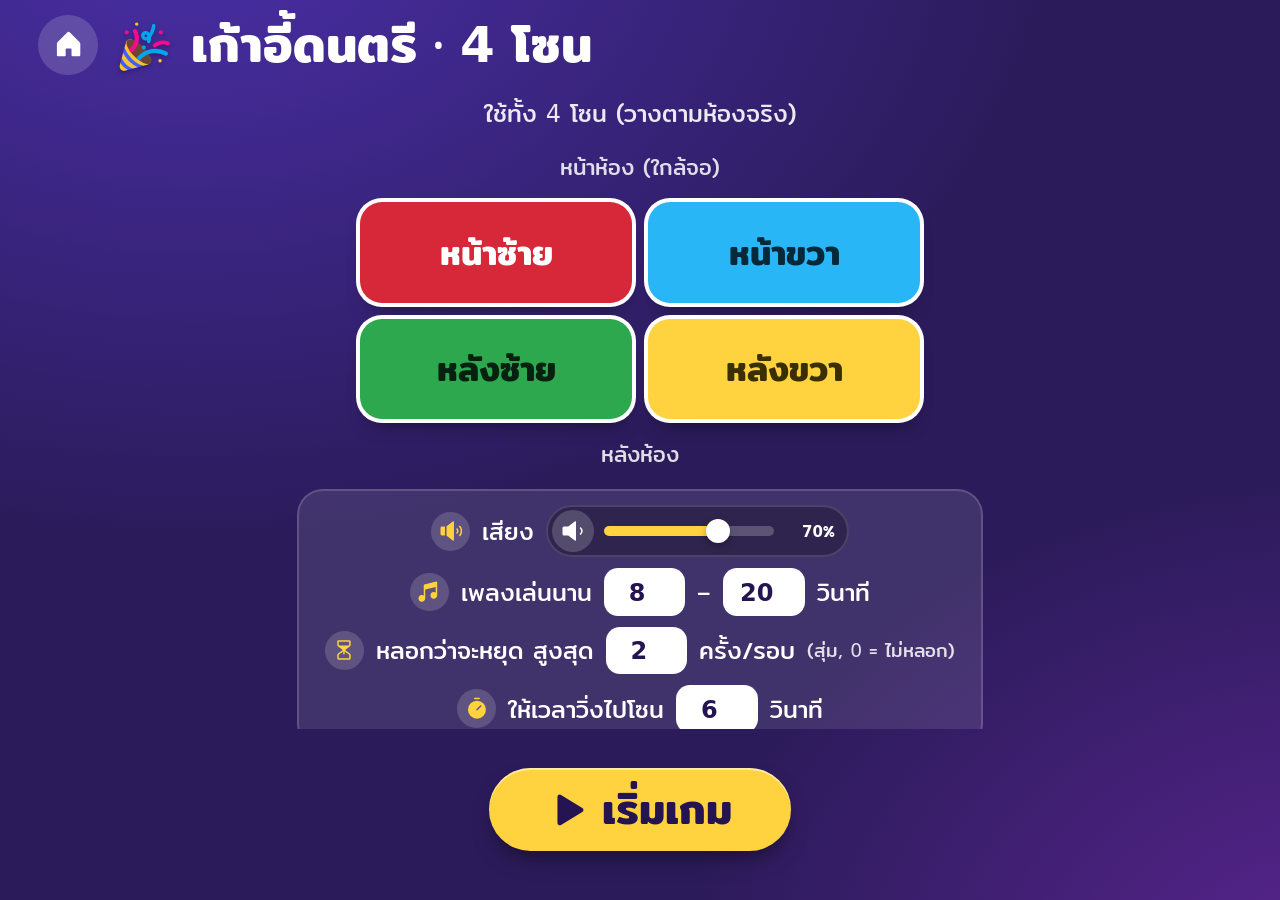
==== commit 2e1c1284: "On-page sound control (mute + volume) on the picker and game setup screens Co-Authored-By: Claude So" ====
--- a/games/color-musical/index.html
+++ b/games/color-musical/index.html
@@ -12,32 +12,28 @@
   display:flex;align-items:center;justify-content:center;box-shadow:0 0 0 4px #fff,0 12px 20px -10px rgba(0,0,0,.6)}
 .zlab{font-size:clamp(13px,2dvh + .3vw,22px);opacity:.85}
 
-/* ---------- ระหว่างเล่นเพลง ---------- */
-.stagewrap{position:relative;display:grid;place-items:center;width:clamp(130px,28dvh,320px);aspect-ratio:1}
-#note{width:78%;animation:dance .55s ease-in-out infinite alternate;filter:drop-shadow(0 14px 18px rgba(0,0,0,.35))}
+/* ---------- ระหว่างเล่นเพลง: 4 โซนบนจอวิ่งสุ่มไปเรื่อยๆ ---------- */
+.msgrow{display:flex;align-items:center;justify-content:center;gap:clamp(10px,2vw,26px);flex-wrap:wrap}
+#note{width:clamp(44px,8dvh,90px);height:auto;animation:dance .55s ease-in-out infinite alternate;filter:drop-shadow(0 8px 10px rgba(0,0,0,.35))}
 @keyframes dance{from{transform:rotate(-12deg) translateY(0)}to{transform:rotate(12deg) translateY(-7%)}}
-.stagewrap::before,.stagewrap::after{content:"";position:absolute;inset:6%;border-radius:50%;box-shadow:0 0 0 6px rgba(255,255,255,.35);animation:wave 2.4s var(--ease) infinite}
-.stagewrap::after{animation-delay:1.2s}
-@keyframes wave{from{transform:scale(.55);opacity:.9}to{transform:scale(1.35);opacity:0}}
-.eq{display:flex;gap:clamp(6px,1.2vw,14px);align-items:flex-end;height:clamp(28px,5.5dvh,60px)}
-.eq i{width:clamp(10px,1.6vw,18px);height:100%;border-radius:99px;background:var(--b);transform-origin:bottom;animation:eq var(--t) ease-in-out infinite alternate}
+.eq{display:flex;gap:clamp(5px,1vw,12px);align-items:flex-end;height:clamp(24px,4.6dvh,50px)}
+.eq i{width:clamp(8px,1.3vw,15px);height:100%;border-radius:99px;background:var(--b);transform-origin:bottom;animation:eq var(--t) ease-in-out infinite alternate}
 @keyframes eq{from{transform:scaleY(.2)}to{transform:scaleY(1)}}
-#msg{font-weight:600;font-size:clamp(24px,5dvh + 1vw,64px);line-height:1.1;transition:color .2s}
-/* ชื่อโซนทั้ง 4 โชว์ไว้ระหว่างเดิน; ตอน "หลอก" ไฟวิ่งวนเหมือนวงล้อ */
-.zmini{display:flex;flex-wrap:wrap;gap:clamp(6px,1vw,12px);justify-content:center}
-.zmini span{font-weight:600;font-size:clamp(15px,2.4dvh + .5vw,28px);padding:.25em .9em;border-radius:999px;background:var(--c);color:var(--f);opacity:.8;transition:transform .12s,opacity .12s,box-shadow .12s}
-.zmini span.hl{opacity:1;transform:scale(1.16);box-shadow:0 0 0 3px #fff,0 8px 16px -6px rgba(0,0,0,.6)}
+#msg{font-weight:600;font-size:clamp(22px,4.4dvh + 1vw,56px);line-height:1.1;transition:color .2s}
 #s-play.warn #note{animation:shake .12s linear infinite}
-#s-play.warn .stagewrap::before,#s-play.warn .stagewrap::after{animation-duration:.7s;box-shadow:0 0 0 8px rgba(255,107,129,.8)}
 #s-play.warn .eq i{animation-duration:.18s}
 #s-play.warn #msg{color:var(--y)}
 @keyframes shake{25%{transform:rotate(-10deg) translateX(-4%)}75%{transform:rotate(10deg) translateX(4%)}}
+.zt.run{filter:brightness(.5) saturate(.7);transform:scale(.96)}
+.zt.run .nm{font-size:clamp(22px,5.6dvh + 2vw,92px)}
+.zt.lit{filter:none;transform:none;box-shadow:0 0 0 clamp(4px,.7vw,8px) #fff,0 24px 40px -18px rgba(0,0,0,.7)}
+.zt.lit .nm{font-size:clamp(26px,7dvh + 2.4vw,110px)}
 
 /* ---------- หยุด! โชว์โซนที่เปิด ---------- */
 .zwrap{align-self:stretch;flex:1;min-height:0;display:flex;flex-direction:column;gap:clamp(6px,1.2dvh,12px)}
 .zones{flex:1;min-height:0;display:grid;grid-template:1fr 1fr/1fr 1fr;gap:clamp(8px,1.6vw,20px)}
 .zt{position:relative;border-radius:clamp(20px,3vw,40px);background:var(--c);color:var(--f);display:flex;flex-direction:column;align-items:center;justify-content:center;gap:.15em;min-height:0;overflow:hidden;
-  font-weight:600;transition:filter .3s,transform .4s var(--pop),opacity .3s}
+  font-weight:600;transition:filter .18s,transform .22s var(--pop),box-shadow .18s,opacity .3s}
 .zt .nm{font-size:clamp(26px,7dvh + 2.4vw,120px);line-height:1.05}
 .zt .cap{display:flex;align-items:center;gap:.35em;font-size:clamp(14px,2.6dvh + .6vw,34px);opacity:.95}
 .zt .cap .ic{width:1.15em;height:1.15em}
@@ -61,6 +57,7 @@
     <div class="zsel" id="zsel"></div>
     <div class="zlab">หลังห้อง</div>
     <div class="panel col">
+      <div class="row"><i class="rico" data-ico="vol"></i>เสียง <span id="vw1"></span></div>
       <div class="row"><i class="rico" data-ico="music"></i>เพลงเล่นนาน <input class="fld" id="mn" type="number" min="3" value="8"> – <input class="fld" id="mx" type="number" min="3" value="20"> วินาที</div>
       <div class="row"><i class="rico" data-ico="hourglass"></i>หลอกว่าจะหยุด สูงสุด <input class="fld" id="fakes" type="number" min="0" value="2"> ครั้ง/รอบ <small>(สุ่ม, 0 = ไม่หลอก)</small></div>
       <div class="row"><i class="rico" data-ico="timer"></i>ให้เวลาวิ่งไปโซน <input class="fld" id="hold" type="number" min="2" value="6"> วินาที</div>
@@ -74,12 +71,16 @@
 <section id="s-play" class="scr">
   <header><button class="hbtn" id="end" data-ico="stop" aria-label="จบเกม"></button><div class="hdr-sp"></div><div class="ttl sm" id="rnd"></div></header>
   <main>
-    <div class="stagewrap">
-      <svg id="note" viewBox="0 0 100 100" aria-hidden="true"><g fill="#fff" stroke="#241552" stroke-width="3.5" stroke-linejoin="round"><ellipse cx="34" cy="76" rx="17" ry="12.5" transform="rotate(-18 34 76)"/><rect x="46" y="14" width="8" height="62" rx="4"/><path d="M54 14c14 4 25 11 23 30-7-8-14-11-23-12Z"/></g></svg>
+    <div class="zwrap">
+      <div class="msgrow">
+        <svg id="note" viewBox="0 0 100 100" aria-hidden="true"><g fill="#fff" stroke="#241552" stroke-width="3.5" stroke-linejoin="round"><ellipse cx="34" cy="76" rx="17" ry="12.5" transform="rotate(-18 34 76)"/><rect x="46" y="14" width="8" height="62" rx="4"/><path d="M54 14c14 4 25 11 23 30-7-8-14-11-23-12Z"/></g></svg>
+        <div id="msg">เดินไปเรื่อยๆ!</div>
+        <div class="eq" aria-hidden="true"></div>
+      </div>
+      <div class="zlab" style="text-align:center">หน้าห้อง (ใกล้จอ)</div>
+      <div class="zones" id="zrun"></div>
+      <div class="zlab" style="text-align:center">หลังห้อง</div>
     </div>
-    <div class="eq" aria-hidden="true"></div>
-    <div id="msg">เดินไปเรื่อยๆ!</div>
-    <div class="zmini" id="zmini"></div>
   </main>
   <footer><button class="btn ghost" id="skip" data-ico="next"> ข้าม</button></footer>
 </section>
@@ -121,9 +122,11 @@
 (function(){try{const c=JSON.parse(localStorage.getItem(KEY)||'null');if(!c)return;NK.forEach(k=>{if(c[k]!=null)$(k).value=c[k]})}catch(_){}})();
 ZONES.forEach(z=>{
   const b=document.createElement('div');b.className='zc';b.style.setProperty('--c',z.c);b.style.setProperty('--f',z.f);b.textContent=z.n;$('zsel').append(b);
-  const m=document.createElement('span');m.style.setProperty('--c',z.c);m.style.setProperty('--f',z.f);m.textContent=z.n;$('zmini').append(m);
+  const t=document.createElement('div');t.className='zt run';t.style.setProperty('--c',z.c);t.style.setProperty('--f',z.f);
+  const nm=document.createElement('div');nm.className='nm';nm.textContent=z.n;t.append(nm);$('zrun').append(t);
 });
 NK.forEach(k=>$(k).addEventListener('input',()=>{saveCfg();Remote.push()}));
+Vol.widget($('vw1'));
 const EQC=['#ff4d6d','#ffd23f','#29b6f6','#34c77b','#a66bff','#ff9f1c','#ff6fae'];
 document.querySelector('.eq').append(...EQC.map((c,i)=>{const e=document.createElement('i');e.style.cssText=`--b:${c};--t:${(.28+((i*37)%10)/22).toFixed(2)}s`;return e}));
 
@@ -143,33 +146,32 @@
    onError:e=>{$('err').textContent='เล่นเพลงไม่ได้ (error '+e.data+') — ถ้าเปิดไฟล์ตรงๆ ให้รันผ่าน http เช่น python3 -m http.server';end()}}})});
 
 /* ---- game ---- */
-let state='set',timer=0,tick=0,deck=[],last=-1,round=0,fk=[],fiv=0,curZ=null,holdLeft=0,spinIv=0;
+let state='set',timer=0,tick=0,deck=[],last=-1,round=0,fk=[],fiv=0,curZ=null,holdLeft=0,runT=0,hl=0;
 function show(id){document.querySelectorAll('.scr').forEach(s=>s.classList.toggle('on',s.id===id))}
-function nextZone(){
-  if(!deck.length){deck=[...sel].sort(()=>Math.random()-.5);if(deck.length>1&&deck[deck.length-1]===last)deck.reverse()}
-  return last=deck.pop();
-}
 function startGame(){
   if(!ytReady){$('err').textContent='กำลังโหลดเพลง... ลองกดอีกครั้ง';return}
   $('err').textContent='';audio();round=0;deck=[];last=-1;music();
 }
 const DANCERS=['woman-dancing','man-dancing'];
 function setMsg(ic,t){$('msg').innerHTML=Kids.fx(ic)+' ';$('msg').append(document.createTextNode(t))}
-/* วงล้อ: ไฟวิ่งวนผ่านโซนที่ใช้ แล้วดับ (ใช้ตอน "หลอก") */
-function spinZones(ms){
-  clearInterval(spinIv);const act=[...sel],kids=[...$('zmini').children];let n=Math.floor(Math.random()*act.length),t0=Date.now();
-  spinIv=setInterval(()=>{kids.forEach(k=>k.classList.remove('hl'));
-    if(Date.now()-t0>=ms){clearInterval(spinIv);return}
-    kids[act[n%act.length]].classList.add('hl');n++;tick1()},110);
-}
-function clr(){clearTimeout(timer);fk.forEach(clearTimeout);fk=[];clearInterval(fiv);clearInterval(tick);clearInterval(spinIv);
-  [...$('zmini').children].forEach(k=>k.classList.remove('hl'));$('s-play').classList.remove('warn');setMsg(DANCERS[round%2],'เดินไปเรื่อยๆ!')}
+/* โซนบนจอวิ่งสุ่มไปเรื่อยๆ ระหว่างเพลงเล่น: ไฟกระโดดไปโซนอื่นแบบสุ่ม ตอนหยุดจริง = โซนที่ไฟอยู่ตอนนั้น (สุ่มจริง เดาไม่ได้)
+   ช่วง "หลอก" ไฟวิ่งเร็วขึ้นพร้อมเสียงติ๊ก; ความถี่ต่ำกว่า 3-4 ครั้ง/วินาที เพื่อไม่ให้กะพริบแรงเกินไป */
+const calm=matchMedia('(prefers-reduced-motion:reduce)').matches;
+function lit(i){hl=i;[...$('zrun').children].forEach((t,k)=>{t.classList.toggle('lit',k===i);t.classList.toggle('run',k!==i)})}
+function runStep(){
+  let n;do{n=Math.floor(Math.random()*ZONES.length)}while(n===hl);
+  const warn=$('s-play').classList.contains('warn');
+  lit(n);if(warn)tick1();
+  runT=setTimeout(runStep,calm?900:warn?230+Math.random()*80:380+Math.random()*260);
+}
+function runStart(){clearTimeout(runT);lit(Math.floor(Math.random()*ZONES.length));runT=setTimeout(runStep,500)}
+function clr(){clearTimeout(timer);fk.forEach(clearTimeout);fk=[];clearInterval(fiv);clearInterval(tick);clearTimeout(runT);
+  $('s-play').classList.remove('warn');setMsg(DANCERS[round%2],'เดินไปเรื่อยๆ!')}
 /* หลอก: เสียงค่อยๆ เบาลงจนเงียบ + ไฟวิ่งวนระหว่างโซน แล้วเด้งกลับมาเล่นต่อ (เพลงไม่ได้หยุดจริง) */
 const DIP=1200;
 function fake(){
   const t0=Date.now(),hold=500+Math.random()*700;
   $('s-play').classList.add('warn');setMsg('hourglass-not-done','ใกล้หยุดแล้ว...!');Remote.push();
-  spinZones(DIP+hold);
   fiv=setInterval(()=>{const p=Math.min((Date.now()-t0)/DIP,1);yt.setVolume(Math.round(Vol.pct()*(1-p)*(1-p)));if(p>=1)clearInterval(fiv)},60);
   fk.push(setTimeout(()=>{
     clearInterval(fiv);yt.setVolume(Vol.pct());$('s-play').classList.remove('warn');setMsg('face-with-tongue','หลอกกก!');chime();Remote.push();
@@ -179,7 +181,7 @@
 }
 function music(){
   clr();state='play';round++;
-  $('rnd').textContent='รอบที่ '+round;show('s-play');
+  $('rnd').textContent='รอบที่ '+round;show('s-play');runStart();
   yt.setVolume(Vol.pct());yt.playVideo();BGM.sync();
   let a=Math.max(3,+$('mn').value||8),b=Math.max(a,+$('mx').value||20);
   const total=(a+Math.random()*(b-a))*1000;
@@ -206,7 +208,8 @@
 function stop(){
   clr();state='stop';
   yt.pauseVideo();buzz();
-  const zi=nextZone(),hold=Math.max(2,+$('hold').value||6),ring=$('ring');curZ=ZONES[zi];holdLeft=hold;
+  let zi=hl;if(zi===last)zi=(zi+1)%ZONES.length;last=zi;   // โซนที่ไฟอยู่ตอนเพลงหยุด (ไม่ซ้ำรอบก่อน)
+  const hold=Math.max(2,+$('hold').value||6),ring=$('ring');curZ=ZONES[zi];holdLeft=hold;
   drawZones(zi);
   $('rnd2').textContent='รอบที่ '+round;
   show('s-stop');navigator.vibrate&&navigator.vibrate([100,50,200]);
